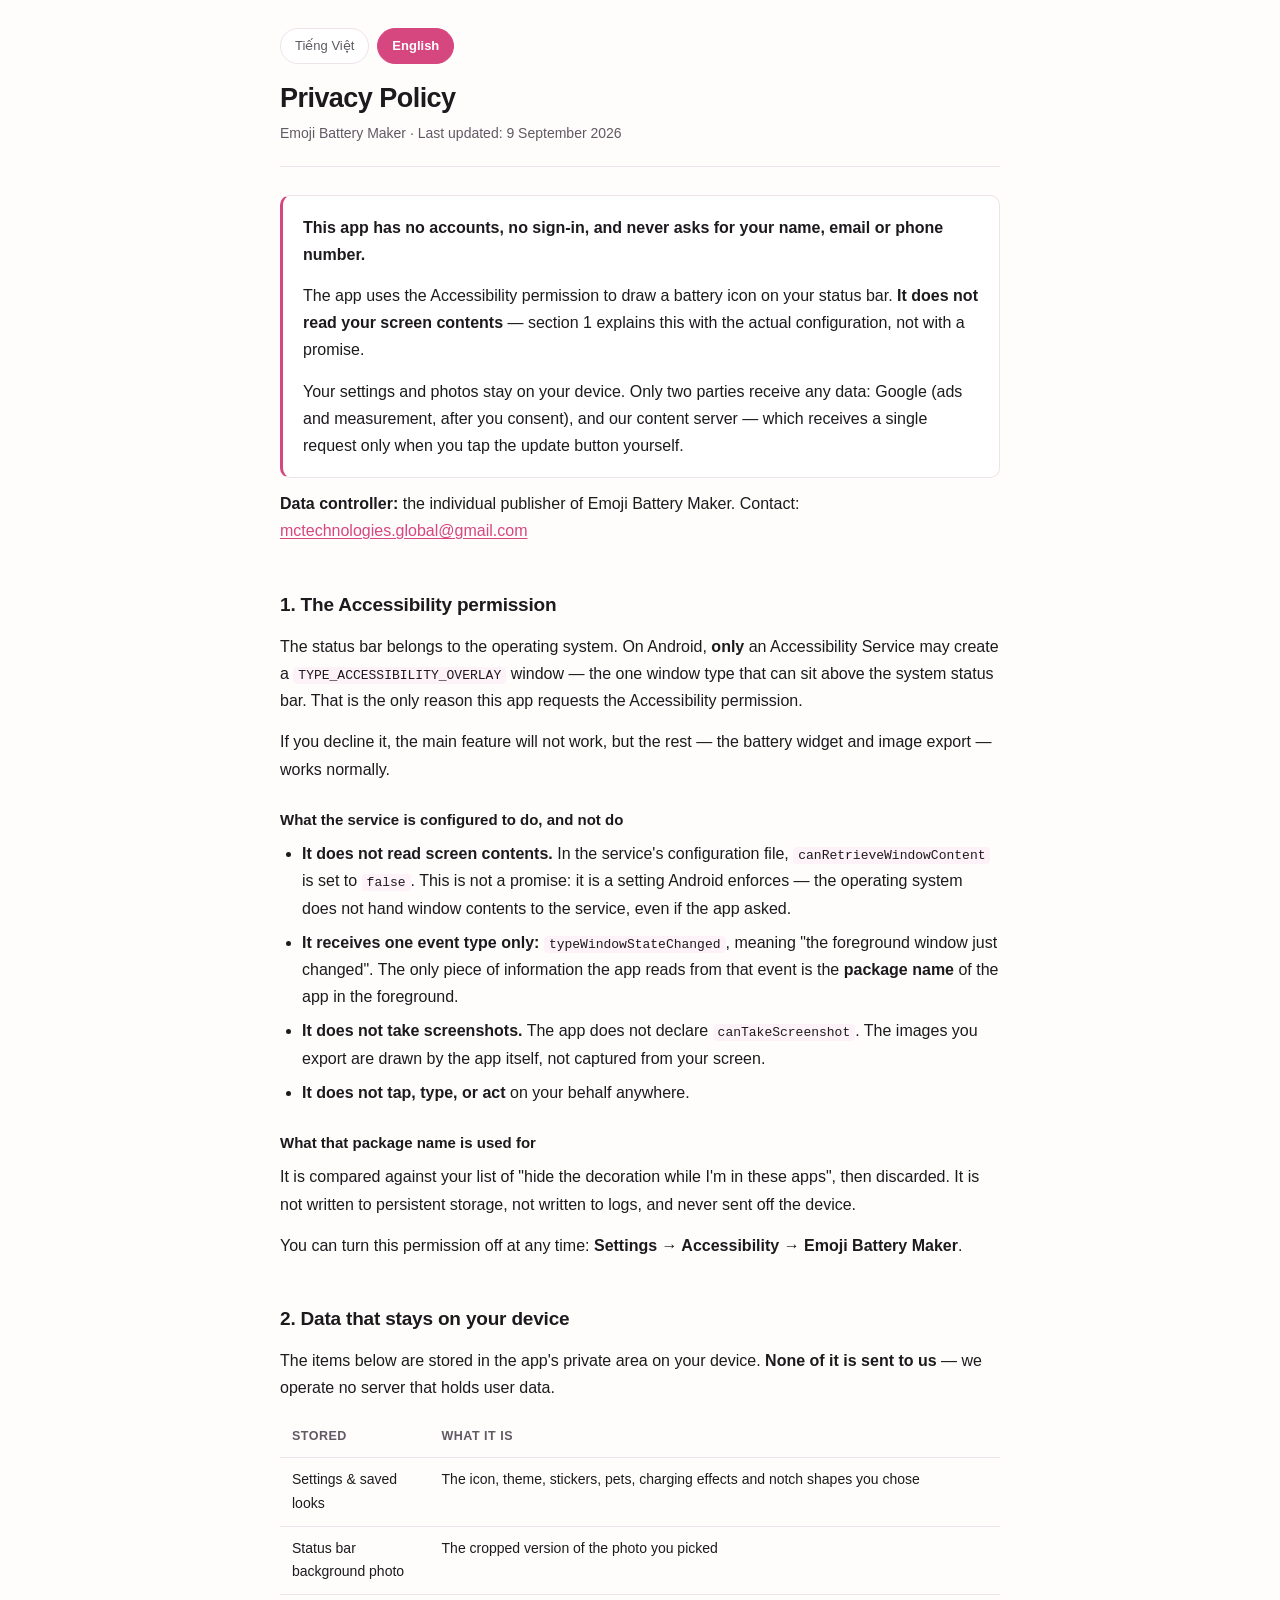
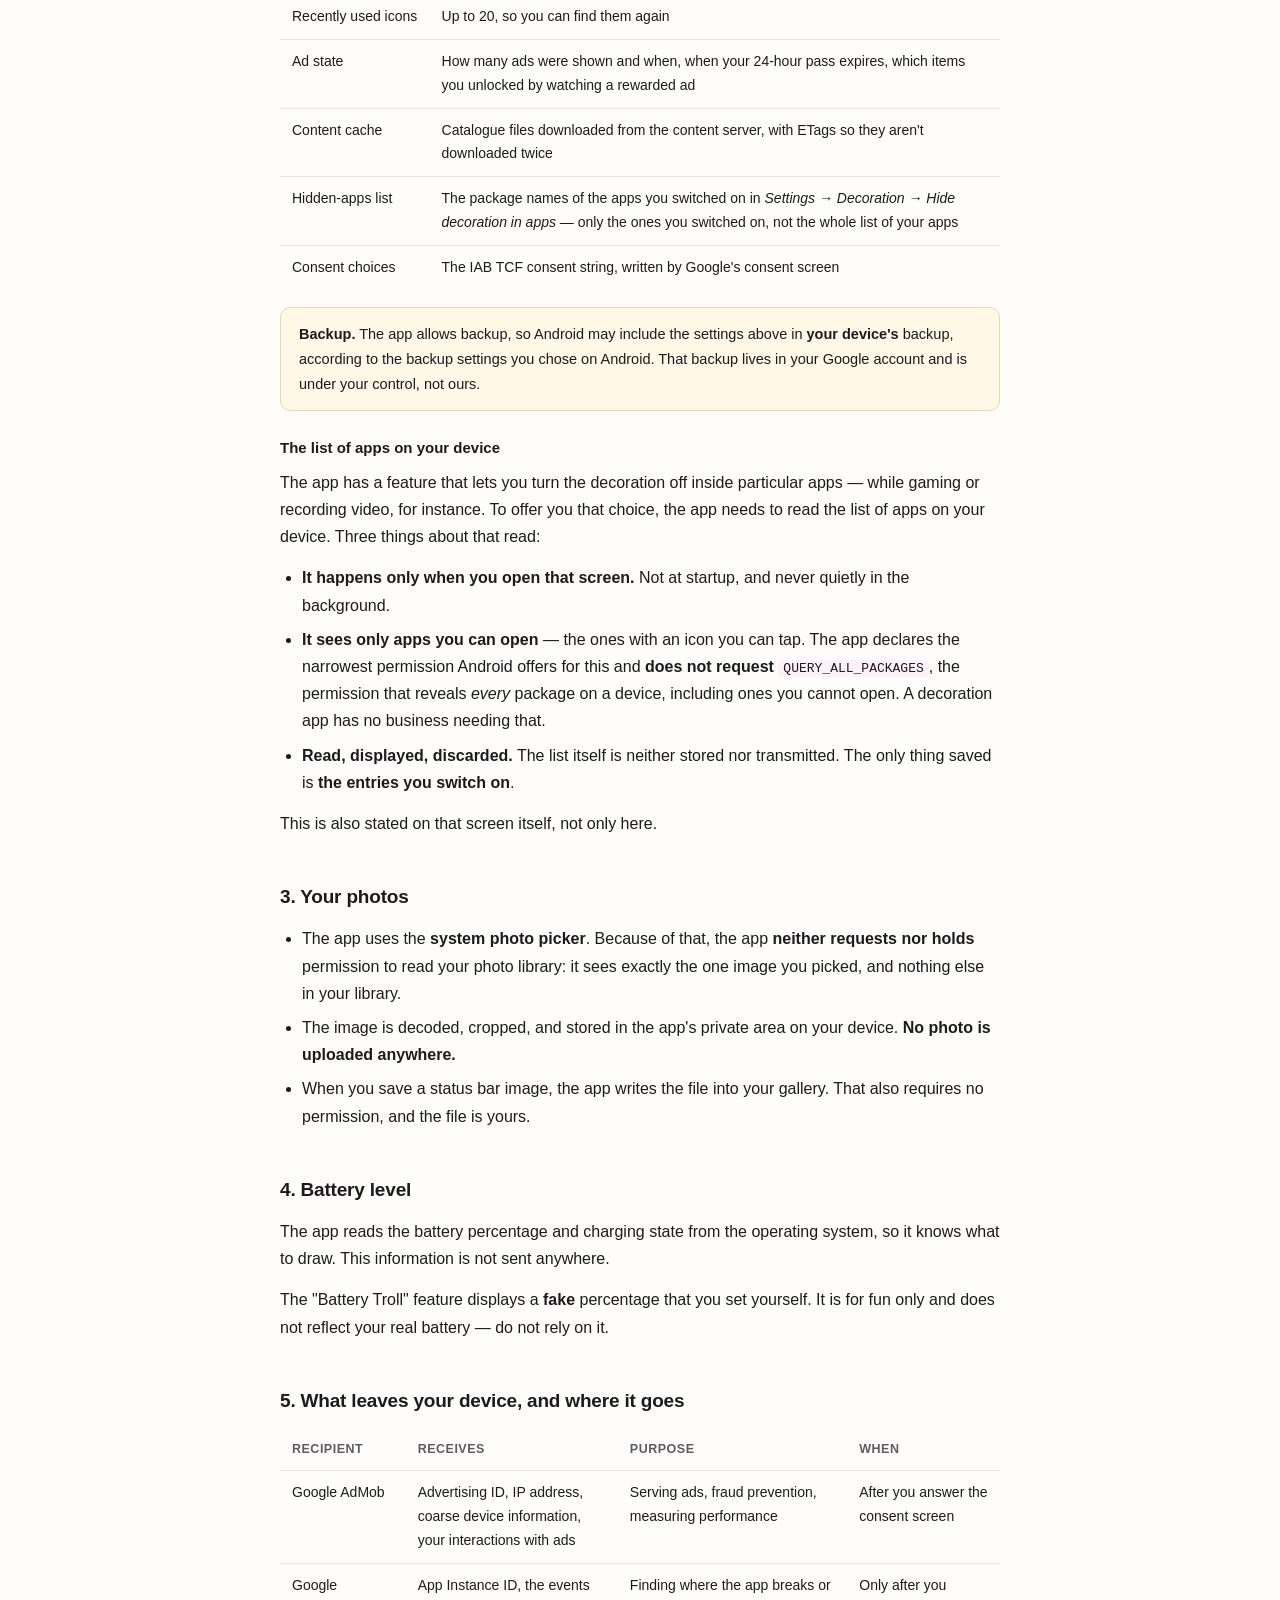
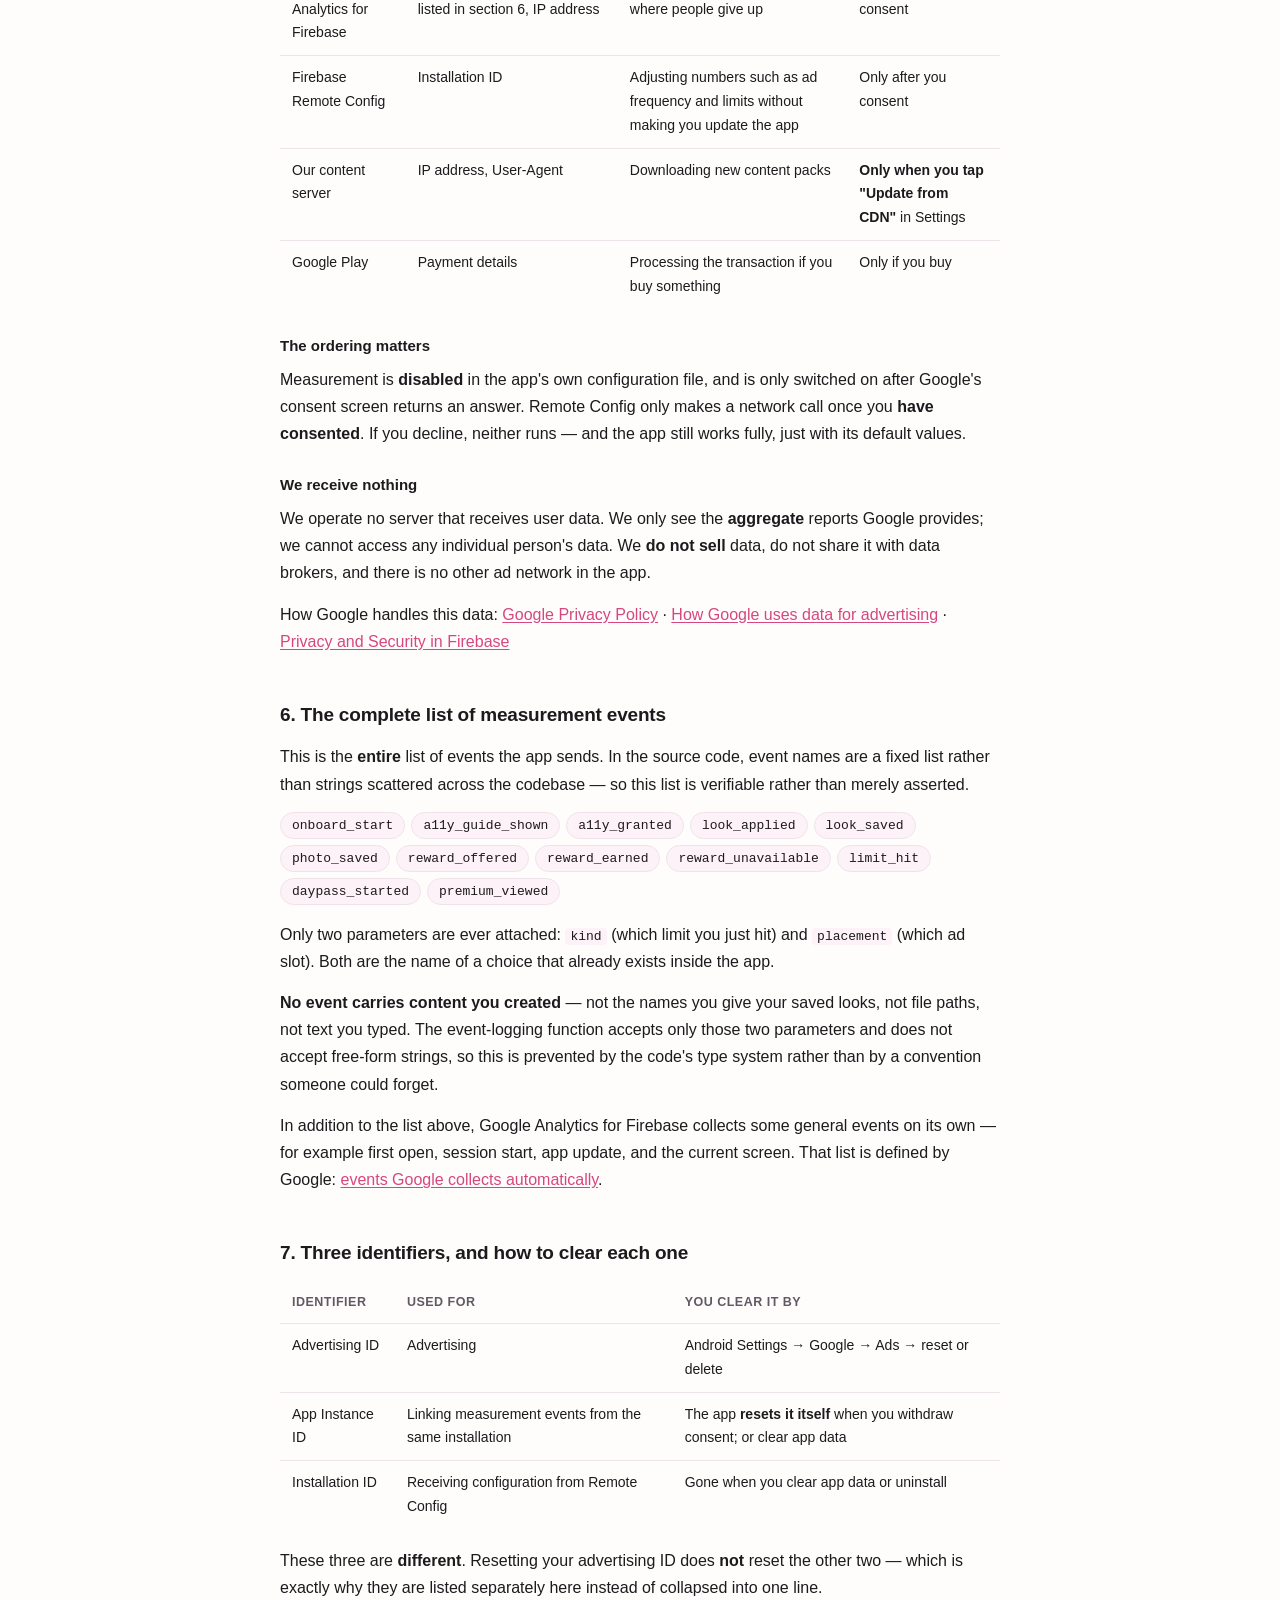
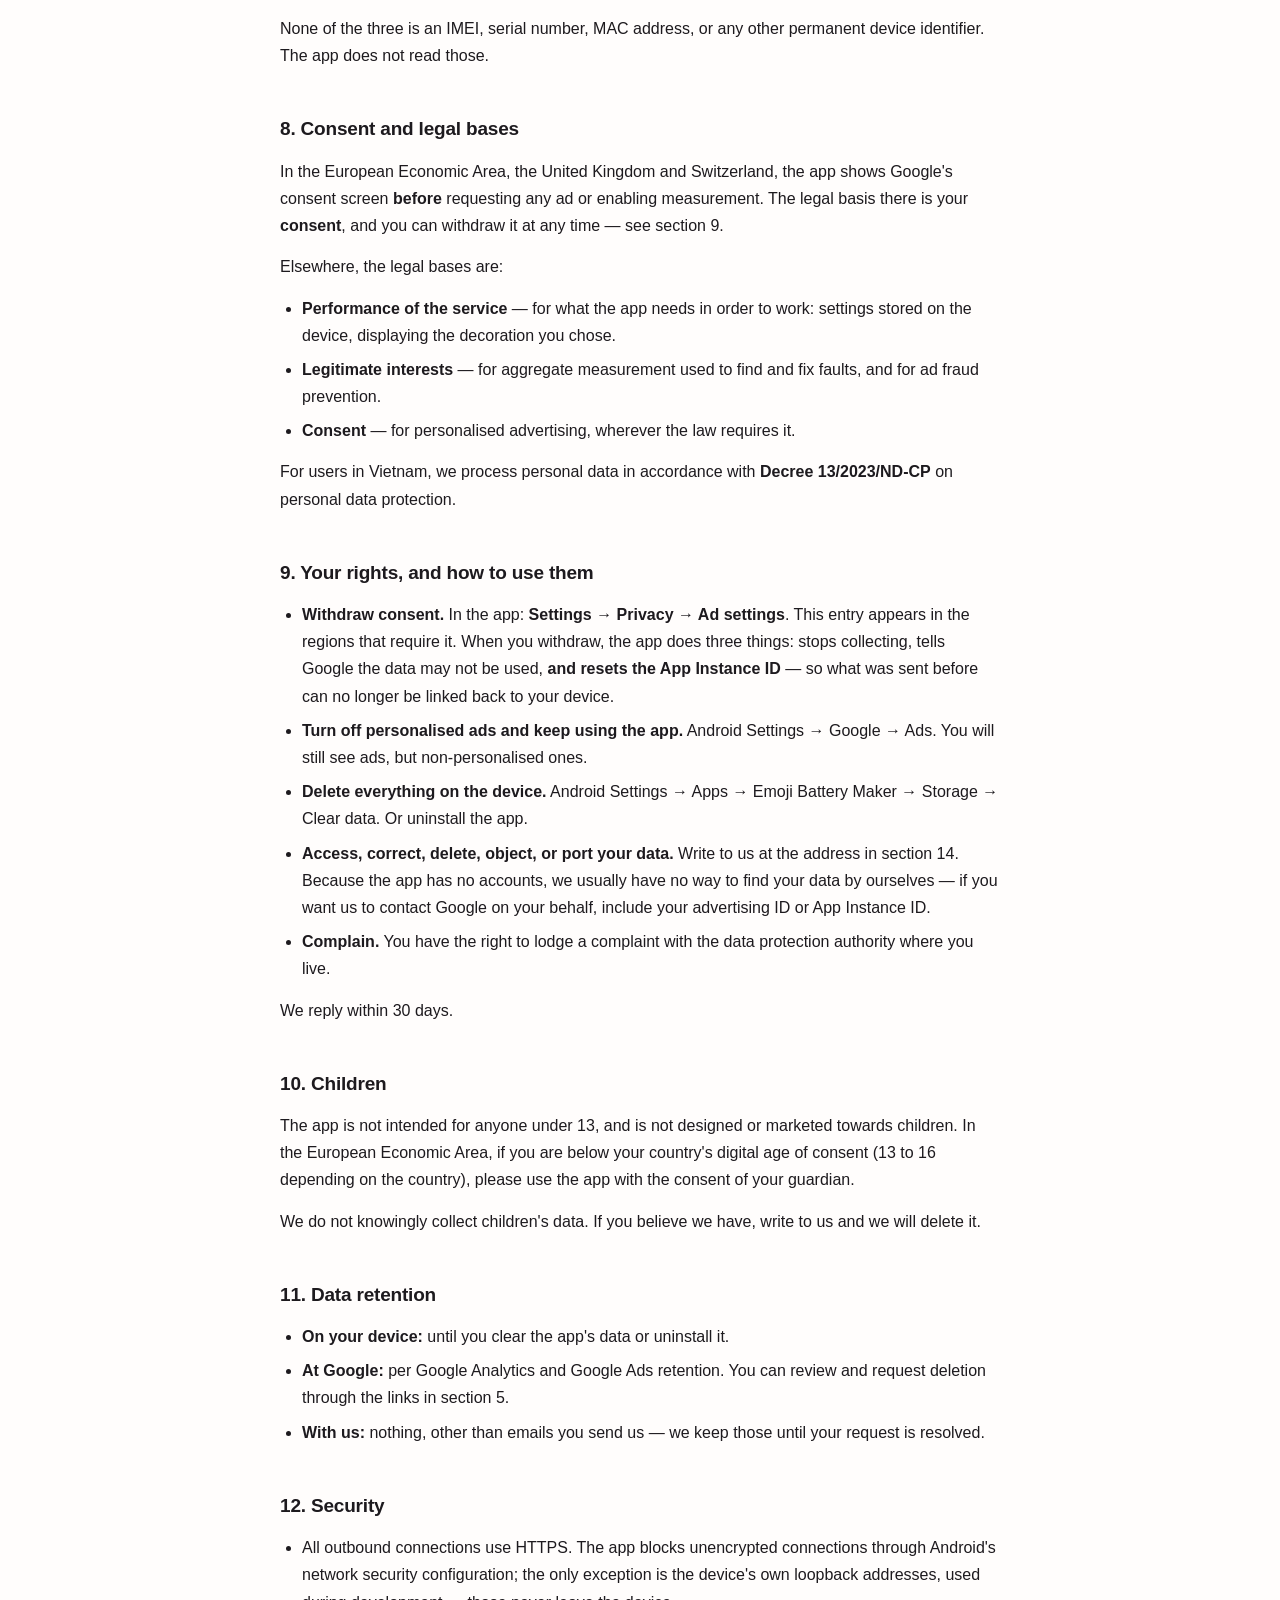
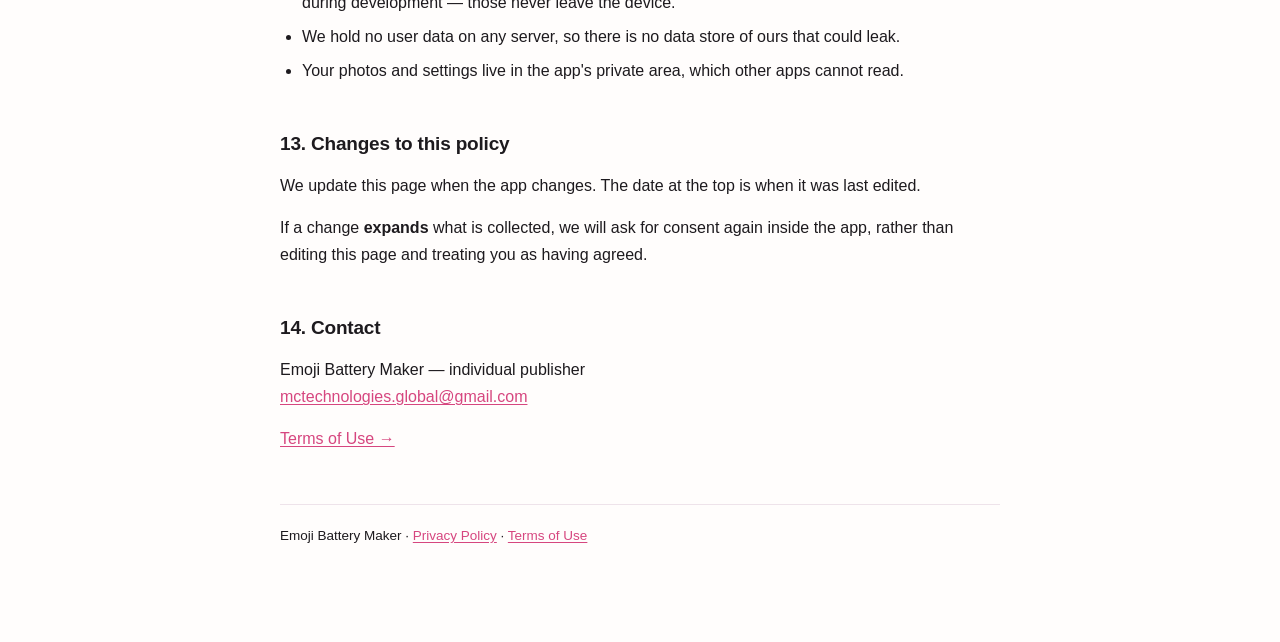
==== privacy.html @ 11c42c66 "config privacy & terms" ====
<!doctype html>
<html lang="vi">
<head>
<meta charset="utf-8">
<meta name="viewport" content="width=device-width, initial-scale=1">
<title>Chính sách bảo mật — Emoji Battery Maker</title>
<meta name="description" content="Chính sách bảo mật của ứng dụng Emoji Battery Maker.">
<link rel="stylesheet" href="legal.css">
<script>
  // Dat lop truoc khi ve, de khong nhay mot nhip tieng Viet roi moi doi sang tieng Anh.
  try {
    var l = localStorage.getItem('lang');
    if (!l) l = (navigator.language || '').toLowerCase().indexOf('vi') === 0 ? 'vi' : 'en';
    if (l === 'en') document.documentElement.className = 'lang-en';
  } catch (e) {}
</script>
</head>
<body>
<div class="wrap">

<div class="langbar">
  <button type="button" data-set="vi">Tiếng Việt</button>
  <button type="button" data-set="en">English</button>
</div>

<!-- ==================== TIẾNG VIỆT ==================== -->
<div data-lang="vi">

<header>
  <h1>Chính sách bảo mật</h1>
  <p class="sub">Emoji Battery Maker · Cập nhật lần cuối: 9 tháng 9, 2026</p>
</header>

<div class="lede">
  <p><strong>Ứng dụng này không có tài khoản, không đăng nhập, và không hỏi tên, email hay số điện thoại của bạn.</strong></p>
  <p>Ứng dụng dùng quyền Trợ năng để vẽ icon pin lên thanh trạng thái. <strong>Nó không đọc nội dung màn hình của bạn</strong> — mục 1 giải thích điều này bằng cấu hình cụ thể, không phải bằng một lời hứa.</p>
  <p>Thiết lập và ảnh của bạn nằm trên máy bạn. Chỉ có hai nơi nhận dữ liệu: Google (quảng cáo và đo lường, sau khi bạn đồng ý), và máy chủ nội dung của chúng tôi — nơi này chỉ nhận một yêu cầu khi bạn tự bấm nút cập nhật.</p>
</div>

<p><strong>Bên chịu trách nhiệm dữ liệu:</strong> cá nhân phát hành ứng dụng Emoji Battery Maker.
Liên hệ: <a href="mailto:mctechnologies.global@gmail.com">mctechnologies.global@gmail.com</a></p>

<div class="toc">
<ol>
  <li><a href="#a11y">Quyền Trợ năng</a></li>
  <li><a href="#local">Dữ liệu nằm trên máy bạn</a></li>
  <li><a href="#photos">Ảnh của bạn</a></li>
  <li><a href="#battery">Mức pin</a></li>
  <li><a href="#third">Những gì rời khỏi máy bạn, và đi tới ai</a></li>
  <li><a href="#events">Danh sách đầy đủ các sự kiện đo lường</a></li>
  <li><a href="#ids">Ba mã định danh, và cách xoá từng cái</a></li>
  <li><a href="#consent">Đồng thuận và cơ sở pháp lý</a></li>
  <li><a href="#rights">Quyền của bạn, và cách dùng</a></li>
  <li><a href="#children">Trẻ em</a></li>
  <li><a href="#retention">Lưu giữ dữ liệu</a></li>
  <li><a href="#security">Bảo mật</a></li>
  <li><a href="#changes">Thay đổi chính sách</a></li>
  <li><a href="#contact">Liên hệ</a></li>
</ol>
</div>

<h2 id="a11y">1. Quyền Trợ năng</h2>

<p>Thanh trạng thái thuộc về hệ điều hành. Trên Android, <strong>chỉ</strong> một Accessibility Service được phép tạo cửa sổ loại <code>TYPE_ACCESSIBILITY_OVERLAY</code> — loại cửa sổ duy nhất có thể nằm bên trên thanh trạng thái của hệ thống. Đó là lý do duy nhất ứng dụng này xin quyền Trợ năng.</p>

<p>Không cấp quyền đó thì tính năng chính không hoạt động, nhưng các phần khác — widget pin và việc xuất ảnh — vẫn dùng được bình thường.</p>

<h3>Service này được cấu hình để làm gì, và không làm gì</h3>
<ul>
  <li><strong>Không đọc nội dung màn hình.</strong> Trong tệp cấu hình của service, <code>canRetrieveWindowContent</code> được đặt <code>false</code>. Đây không phải một lời hứa suông: đó là một thiết lập do Android thi hành — hệ điều hành không giao nội dung cửa sổ cho service, kể cả khi ứng dụng muốn.</li>
  <li><strong>Chỉ nhận một loại sự kiện:</strong> <code>typeWindowStateChanged</code>, nghĩa là "cửa sổ đang ở trước vừa thay đổi". Thông tin duy nhất ứng dụng đọc từ sự kiện đó là <strong>tên gói</strong> của ứng dụng đang mở.</li>
  <li><strong>Không chụp ảnh màn hình.</strong> Ứng dụng không khai quyền <code>canTakeScreenshot</code>. Ảnh mà bạn xuất ra là do ứng dụng tự vẽ lại thanh pin, không phải ảnh chụp màn hình của bạn.</li>
  <li><strong>Không bấm, không nhập, không điều khiển</strong> thay bạn ở bất cứ đâu.</li>
</ul>

<h3>Tên gói đó được dùng làm gì</h3>
<p>Nó được so với danh sách "ẩn trang trí khi đang ở trong những ứng dụng này", rồi bỏ đi. Nó không được ghi vào bộ nhớ lâu dài, không vào bản ghi lỗi, và không được gửi ra khỏi máy.</p>

<p>Bạn tắt quyền này bất cứ lúc nào: <strong>Cài đặt → Trợ năng → Emoji Battery Maker</strong>.</p>

<h2 id="local">2. Dữ liệu nằm trên máy bạn</h2>

<p>Những mục dưới đây được lưu trong vùng riêng của ứng dụng trên máy bạn. <strong>Không mục nào được gửi tới chúng tôi</strong> — chúng tôi không có máy chủ nào giữ dữ liệu người dùng.</p>

<div class="scroll">
<table>
<thead><tr><th>Lưu gì</th><th>Là gì</th></tr></thead>
<tbody>
<tr><td>Thiết lập &amp; bộ đã lưu</td><td>Icon, chủ đề, sticker, pet, hiệu ứng sạc, hình khuyết mà bạn chọn</td></tr>
<tr><td>Ảnh nền thanh</td><td>Bản đã cắt của tấm ảnh bạn chọn</td></tr>
<tr><td>Icon dùng gần đây</td><td>Tối đa 20 mục, để bạn tìm lại nhanh</td></tr>
<tr><td>Trạng thái quảng cáo</td><td>Số lần đã hiện và thời điểm, hạn của "Mở tất cả 24 giờ", các mục bạn đã mở bằng quảng cáo có thưởng</td></tr>
<tr><td>Đệm nội dung</td><td>Các tệp danh mục tải từ máy chủ nội dung, kèm ETag để lần sau không tải lại</td></tr>
<tr><td>Danh sách ẩn trang trí</td><td>Tên gói của những ứng dụng bạn đã bật trong <em>Cài đặt → Trang trí → Ẩn trang trí trong ứng dụng</em> — chỉ những mục bạn bật, không phải cả danh sách ứng dụng</td></tr>
<tr><td>Lựa chọn đồng thuận</td><td>Chuỗi đồng thuận theo chuẩn IAB TCF, do màn hình đồng thuận của Google ghi vào</td></tr>
</tbody>
</table>
</div>

<div class="note">
<p><strong>Sao lưu.</strong> Ứng dụng cho phép sao lưu, nên Android có thể đưa các thiết lập trên vào bản sao lưu của <strong>máy bạn</strong>, theo cài đặt sao lưu mà bạn chọn trên Android. Bản sao lưu đó nằm trong tài khoản Google của bạn và do bạn kiểm soát, không phải của chúng tôi.</p>
</div>

<h3>Danh sách ứng dụng trên máy bạn</h3>

<p>Ứng dụng có một tính năng để bạn tắt trang trí trong những ứng dụng nhất định — ví dụ khi đang chơi game hay quay phim. Để bày ra cho bạn chọn, ứng dụng cần đọc danh sách ứng dụng trên máy. Ba điều về việc đọc này:</p>

<ul>
  <li><strong>Chỉ đọc khi bạn mở đúng màn hình đó.</strong> Không đọc lúc khởi động, không đọc ngầm ở nền.</li>
  <li><strong>Chỉ thấy những ứng dụng bạn mở được</strong> — tức những ứng dụng có biểu tượng để bấm vào. Ứng dụng khai quyền hẹp nhất mà Android cho phép cho việc này, và <strong>không xin</strong> <code>QUERY_ALL_PACKAGES</code> — quyền cho phép thấy <em>mọi</em> gói trên máy, kể cả những gói bạn không mở được. Một ứng dụng trang trí không có lý do gì cần đến nó.</li>
  <li><strong>Đọc ra, hiện lên, rồi bỏ.</strong> Cả danh sách không được lưu và không được gửi đi đâu. Thứ duy nhất được lưu là <strong>những mục bạn tự bật</strong>.</li>
</ul>

<p>Câu này cũng được ghi ngay trên chính màn hình đó, không chỉ ở đây.</p>

<h2 id="photos">3. Ảnh của bạn</h2>

<ul>
  <li>Ứng dụng dùng <strong>bộ chọn ảnh của hệ thống</strong>. Vì thế ứng dụng <strong>không xin và không có</strong> quyền đọc thư viện ảnh: nó chỉ nhìn thấy đúng tấm ảnh bạn chọn, và không thấy gì khác trong thư viện.</li>
  <li>Ảnh được giải mã, cắt, rồi lưu trong vùng riêng của ứng dụng trên máy bạn. <strong>Không tấm ảnh nào được tải lên bất cứ đâu.</strong></li>
  <li>Khi bạn lưu ảnh thanh pin, ứng dụng ghi tệp vào thư viện của bạn. Việc này cũng không cần quyền, và tệp đó thuộc về bạn.</li>
</ul>

<h2 id="battery">4. Mức pin</h2>

<p>Ứng dụng đọc phần trăm pin và trạng thái sạc từ hệ điều hành, để biết phải vẽ gì. Thông tin này không được gửi đi đâu.</p>

<p>Riêng tính năng "Battery Troll" hiển thị một phần trăm <strong>giả</strong> do chính bạn đặt. Nó chỉ để cho vui và không phản ánh pin thật của máy — đừng dựa vào nó.</p>

<h2 id="third">5. Những gì rời khỏi máy bạn, và đi tới ai</h2>

<div class="scroll">
<table>
<thead><tr><th>Bên nhận</th><th>Nhận gì</th><th>Để làm gì</th><th>Khi nào</th></tr></thead>
<tbody>
<tr>
  <td>Google AdMob</td>
  <td>Advertising ID, địa chỉ IP, thông tin thiết bị ở mức chung, tương tác của bạn với quảng cáo</td>
  <td>Hiển thị quảng cáo, chống gian lận, đo hiệu quả</td>
  <td>Sau khi bạn trả lời màn hình đồng thuận</td>
</tr>
<tr>
  <td>Google Analytics for Firebase</td>
  <td>App Instance ID, các sự kiện liệt kê ở mục 6, địa chỉ IP</td>
  <td>Biết chỗ nào trong ứng dụng bị lỗi hoặc bị bỏ giữa đường</td>
  <td>Chỉ sau khi bạn đồng ý</td>
</tr>
<tr>
  <td>Firebase Remote Config</td>
  <td>Installation ID</td>
  <td>Đổi vài con số như tần suất quảng cáo và hạn mức, mà không cần bạn cập nhật ứng dụng</td>
  <td>Chỉ sau khi bạn đồng ý</td>
</tr>
<tr>
  <td>Máy chủ nội dung của chúng tôi</td>
  <td>Địa chỉ IP, User-Agent</td>
  <td>Tải gói nội dung mới</td>
  <td><strong>Chỉ khi bạn tự bấm "Cập nhật từ CDN"</strong> trong Cài đặt</td>
</tr>
<tr>
  <td>Google Play</td>
  <td>Thông tin thanh toán</td>
  <td>Xử lý giao dịch nếu bạn mua</td>
  <td>Chỉ khi bạn mua</td>
</tr>
</tbody>
</table>
</div>

<h3>Thứ tự — điều này quan trọng</h3>
<p>Đo lường bị <strong>tắt</strong> ngay trong tệp cấu hình của ứng dụng, và chỉ được bật sau khi màn hình đồng thuận của Google trả về kết quả. Remote Config chỉ gọi mạng khi bạn <strong>đã đồng ý</strong>. Nếu bạn từ chối, cả hai không chạy — và ứng dụng vẫn dùng được đầy đủ, chỉ chạy bằng các giá trị mặc định.</p>

<h3>Chúng tôi không nhận gì</h3>
<p>Chúng tôi không có máy chủ nhận dữ liệu người dùng. Chúng tôi chỉ xem những báo cáo <strong>tổng hợp</strong> mà Google cung cấp — không truy cập được dữ liệu của một người cụ thể. Chúng tôi <strong>không bán</strong> dữ liệu, không chia sẻ với môi giới dữ liệu, và không có mạng quảng cáo nào khác trong ứng dụng.</p>

<p>Cách Google xử lý dữ liệu này:
<a href="https://policies.google.com/privacy">Chính sách bảo mật của Google</a> ·
<a href="https://policies.google.com/technologies/ads">Google và quảng cáo</a> ·
<a href="https://firebase.google.com/support/privacy">Quyền riêng tư và bảo mật trong Firebase</a></p>

<h2 id="events">6. Danh sách đầy đủ các sự kiện đo lường</h2>

<p>Đây là <strong>toàn bộ</strong> danh sách sự kiện mà ứng dụng gửi. Trong mã nguồn, tên sự kiện là một danh sách cố định chứ không phải những chuỗi rải rác khắp nơi — nên danh sách này kiểm chứng được, thay vì chỉ để bạn tin.</p>

<ul class="chips">
<li>onboard_start</li><li>a11y_guide_shown</li><li>a11y_granted</li>
<li>look_applied</li><li>look_saved</li><li>photo_saved</li>
<li>reward_offered</li><li>reward_earned</li><li>reward_unavailable</li>
<li>limit_hit</li><li>daypass_started</li><li>premium_viewed</li>
</ul>

<p>Chỉ hai tham số được gửi kèm: <code data-param>kind</code> (loại hạn mức bạn vừa chạm) và <code data-param>placement</code> (vị trí quảng cáo). Cả hai đều là tên của một lựa chọn có sẵn trong ứng dụng.</p>

<p><strong>Không sự kiện nào mang nội dung do bạn tạo ra</strong> — không tên bộ bạn tự đặt, không đường dẫn tệp, không nội dung bạn nhập. Hàm ghi sự kiện chỉ nhận đúng hai tham số kể trên và không nhận chuỗi tự do, nên điều này bị ngăn bởi chính kiểu dữ liệu của mã nguồn, không phải bởi một quy ước có thể quên.</p>

<p>Ngoài danh sách trên, Google Analytics for Firebase tự thu thập một số sự kiện chung — chẳng hạn lần mở đầu tiên, bắt đầu phiên, cập nhật ứng dụng, và màn hình đang xem. Danh sách đó do Google định nghĩa:
<a href="https://firebase.google.com/docs/analytics/automatic-events">các sự kiện Google tự thu thập</a>.</p>

<h2 id="ids">7. Ba mã định danh, và cách xoá từng cái</h2>

<div class="scroll">
<table>
<thead><tr><th>Mã</th><th>Dùng để</th><th>Bạn xoá bằng cách</th></tr></thead>
<tbody>
<tr>
  <td>Advertising ID</td>
  <td>Quảng cáo</td>
  <td>Cài đặt Android → Google → Quảng cáo → đặt lại hoặc xoá</td>
</tr>
<tr>
  <td>App Instance ID</td>
  <td>Nối các sự kiện đo lường của cùng một bản cài</td>
  <td>Ứng dụng <strong>tự đặt lại</strong> khi bạn rút đồng thuận; hoặc xoá dữ liệu ứng dụng</td>
</tr>
<tr>
  <td>Installation ID</td>
  <td>Nhận cấu hình từ Remote Config</td>
  <td>Mất khi bạn xoá dữ liệu ứng dụng hoặc gỡ ứng dụng</td>
</tr>
</tbody>
</table>
</div>

<p>Ba mã này <strong>khác nhau</strong>. Đặt lại advertising ID <strong>không</strong> đặt lại hai mã còn lại — đó chính là lý do chúng được ghi riêng ở đây thay vì gộp thành một dòng.</p>

<p>Không mã nào trong ba mã trên là số IMEI, số serial, địa chỉ MAC, hay bất kỳ định danh cố định nào của máy. Ứng dụng không đọc những thứ đó.</p>

<h2 id="consent">8. Đồng thuận và cơ sở pháp lý</h2>

<p>Tại Khu vực Kinh tế Châu Âu, Vương quốc Anh và Thuỵ Sĩ, ứng dụng hiển thị màn hình đồng thuận của Google <strong>trước</strong> khi gọi quảng cáo hoặc bật đo lường. Cơ sở pháp lý ở đây là <strong>sự đồng ý</strong> của bạn, và bạn rút lại được bất cứ lúc nào — xem mục 9.</p>

<p>Ở các vùng khác, cơ sở pháp lý là:</p>
<ul>
  <li><strong>Thực hiện dịch vụ</strong> — cho những gì cần để ứng dụng chạy: thiết lập lưu trên máy, hiển thị trang trí bạn đã chọn.</li>
  <li><strong>Lợi ích chính đáng</strong> — cho việc đo lường ở mức tổng hợp nhằm tìm và sửa lỗi, và cho việc chống gian lận quảng cáo.</li>
  <li><strong>Sự đồng ý</strong> — cho quảng cáo cá nhân hoá, ở những nơi luật yêu cầu.</li>
</ul>

<p>Với người dùng tại Việt Nam, chúng tôi xử lý dữ liệu cá nhân theo <strong>Nghị định 13/2023/NĐ-CP</strong> về bảo vệ dữ liệu cá nhân.</p>

<h2 id="rights">9. Quyền của bạn, và cách dùng</h2>

<ul>
  <li><strong>Rút đồng thuận.</strong> Trong ứng dụng: <strong>Cài đặt → Quyền riêng tư → Cài đặt quảng cáo</strong>. Hạng mục này hiện ở những vùng cần đến nó. Khi bạn rút, ứng dụng làm ba việc: ngừng thu thập, nói cho Google biết là không được dùng dữ liệu, <strong>và đặt lại App Instance ID</strong> — nên những gì đã gửi trước đó không còn đường nối lại với máy của bạn.</li>
  <li><strong>Tắt quảng cáo cá nhân hoá mà vẫn dùng ứng dụng.</strong> Cài đặt Android → Google → Quảng cáo. Bạn vẫn thấy quảng cáo, nhưng là quảng cáo không cá nhân hoá.</li>
  <li><strong>Xoá toàn bộ dữ liệu trên máy.</strong> Cài đặt Android → Ứng dụng → Emoji Battery Maker → Bộ nhớ → Xoá dữ liệu. Hoặc gỡ ứng dụng.</li>
  <li><strong>Truy cập, sửa, xoá, phản đối, hoặc mang dữ liệu đi.</strong> Viết cho chúng tôi ở địa chỉ tại mục 14. Vì ứng dụng không có tài khoản, thường chúng tôi không có cách nào tự tìm ra dữ liệu của riêng bạn — nếu bạn muốn chúng tôi liên hệ Google thay bạn, hãy kèm advertising ID hoặc App Instance ID của bạn.</li>
  <li><strong>Khiếu nại.</strong> Bạn có quyền khiếu nại với cơ quan bảo vệ dữ liệu tại nơi bạn sinh sống.</li>
</ul>

<p>Chúng tôi trả lời trong vòng 30 ngày.</p>

<h2 id="children">10. Trẻ em</h2>

<p>Ứng dụng không dành cho người dưới 13 tuổi, và không được thiết kế hay tiếp thị hướng tới trẻ em. Tại Khu vực Kinh tế Châu Âu, nếu bạn chưa đủ tuổi đồng thuận số theo luật nước bạn (13 đến 16 tuỳ nước), hãy dùng ứng dụng với sự đồng ý của người có quyền giám hộ.</p>

<p>Chúng tôi không cố ý thu thập dữ liệu của trẻ em. Nếu bạn cho rằng chúng tôi đã làm vậy, hãy viết cho chúng tôi và chúng tôi sẽ xoá.</p>

<h2 id="retention">11. Lưu giữ dữ liệu</h2>

<ul>
  <li><strong>Trên máy bạn:</strong> giữ đến khi bạn xoá dữ liệu ứng dụng hoặc gỡ ứng dụng.</li>
  <li><strong>Ở Google:</strong> theo thời hạn lưu giữ của Google Analytics và Google Ads. Bạn xem và yêu cầu xoá qua các liên kết ở mục 5.</li>
  <li><strong>Ở chúng tôi:</strong> không có gì, ngoài các email bạn gửi cho chúng tôi — chúng tôi giữ chúng cho đến khi giải quyết xong yêu cầu của bạn.</li>
</ul>

<h2 id="security">12. Bảo mật</h2>

<ul>
  <li>Mọi kết nối ra ngoài đều dùng HTTPS. Ứng dụng chặn kết nối không mã hoá bằng cấu hình bảo mật mạng của Android; ngoại lệ duy nhất là các địa chỉ nội bộ của chính máy, dùng khi phát triển — những địa chỉ đó không rời khỏi máy.</li>
  <li>Chúng tôi không giữ dữ liệu người dùng trên máy chủ nào, nên không có kho dữ liệu nào của chúng tôi có thể bị rò rỉ.</li>
  <li>Ảnh và thiết lập của bạn nằm trong vùng riêng của ứng dụng, các ứng dụng khác không đọc được.</li>
</ul>

<h2 id="changes">13. Thay đổi chính sách</h2>

<p>Chúng tôi cập nhật trang này khi ứng dụng thay đổi. Ngày ở đầu trang là ngày sửa gần nhất.</p>

<p>Nếu có thay đổi <strong>mở rộng</strong> những gì được thu thập, chúng tôi sẽ hỏi lại đồng thuận trong ứng dụng, chứ không chỉ sửa trang này rồi coi như bạn đã đồng ý.</p>

<h2 id="contact">14. Liên hệ</h2>

<p>Emoji Battery Maker — cá nhân phát hành<br>
<a href="mailto:mctechnologies.global@gmail.com">mctechnologies.global@gmail.com</a></p>

<p><a href="terms.html">Điều khoản sử dụng →</a></p>

</div>

<!-- ==================== ENGLISH ==================== -->
<div data-lang="en">

<header>
  <h1>Privacy Policy</h1>
  <p class="sub">Emoji Battery Maker · Last updated: 9 September 2026</p>
</header>

<div class="lede">
  <p><strong>This app has no accounts, no sign-in, and never asks for your name, email or phone number.</strong></p>
  <p>The app uses the Accessibility permission to draw a battery icon on your status bar. <strong>It does not read your screen contents</strong> — section 1 explains this with the actual configuration, not with a promise.</p>
  <p>Your settings and photos stay on your device. Only two parties receive any data: Google (ads and measurement, after you consent), and our content server — which receives a single request only when you tap the update button yourself.</p>
</div>

<p><strong>Data controller:</strong> the individual publisher of Emoji Battery Maker.
Contact: <a href="mailto:mctechnologies.global@gmail.com">mctechnologies.global@gmail.com</a></p>

<h2>1. The Accessibility permission</h2>

<p>The status bar belongs to the operating system. On Android, <strong>only</strong> an Accessibility Service may create a <code>TYPE_ACCESSIBILITY_OVERLAY</code> window — the one window type that can sit above the system status bar. That is the only reason this app requests the Accessibility permission.</p>

<p>If you decline it, the main feature will not work, but the rest — the battery widget and image export — works normally.</p>

<h3>What the service is configured to do, and not do</h3>
<ul>
  <li><strong>It does not read screen contents.</strong> In the service's configuration file, <code>canRetrieveWindowContent</code> is set to <code>false</code>. This is not a promise: it is a setting Android enforces — the operating system does not hand window contents to the service, even if the app asked.</li>
  <li><strong>It receives one event type only:</strong> <code>typeWindowStateChanged</code>, meaning "the foreground window just changed". The only piece of information the app reads from that event is the <strong>package name</strong> of the app in the foreground.</li>
  <li><strong>It does not take screenshots.</strong> The app does not declare <code>canTakeScreenshot</code>. The images you export are drawn by the app itself, not captured from your screen.</li>
  <li><strong>It does not tap, type, or act</strong> on your behalf anywhere.</li>
</ul>

<h3>What that package name is used for</h3>
<p>It is compared against your list of "hide the decoration while I'm in these apps", then discarded. It is not written to persistent storage, not written to logs, and never sent off the device.</p>

<p>You can turn this permission off at any time: <strong>Settings → Accessibility → Emoji Battery Maker</strong>.</p>

<h2>2. Data that stays on your device</h2>

<p>The items below are stored in the app's private area on your device. <strong>None of it is sent to us</strong> — we operate no server that holds user data.</p>

<div class="scroll">
<table>
<thead><tr><th>Stored</th><th>What it is</th></tr></thead>
<tbody>
<tr><td>Settings &amp; saved looks</td><td>The icon, theme, stickers, pets, charging effects and notch shapes you chose</td></tr>
<tr><td>Status bar background photo</td><td>The cropped version of the photo you picked</td></tr>
<tr><td>Recently used icons</td><td>Up to 20, so you can find them again</td></tr>
<tr><td>Ad state</td><td>How many ads were shown and when, when your 24-hour pass expires, which items you unlocked by watching a rewarded ad</td></tr>
<tr><td>Content cache</td><td>Catalogue files downloaded from the content server, with ETags so they aren't downloaded twice</td></tr>
<tr><td>Hidden-apps list</td><td>The package names of the apps you switched on in <em>Settings → Decoration → Hide decoration in apps</em> — only the ones you switched on, not the whole list of your apps</td></tr>
<tr><td>Consent choices</td><td>The IAB TCF consent string, written by Google's consent screen</td></tr>
</tbody>
</table>
</div>

<div class="note">
<p><strong>Backup.</strong> The app allows backup, so Android may include the settings above in <strong>your device's</strong> backup, according to the backup settings you chose on Android. That backup lives in your Google account and is under your control, not ours.</p>
</div>

<h3>The list of apps on your device</h3>

<p>The app has a feature that lets you turn the decoration off inside particular apps — while gaming or recording video, for instance. To offer you that choice, the app needs to read the list of apps on your device. Three things about that read:</p>

<ul>
  <li><strong>It happens only when you open that screen.</strong> Not at startup, and never quietly in the background.</li>
  <li><strong>It sees only apps you can open</strong> — the ones with an icon you can tap. The app declares the narrowest permission Android offers for this and <strong>does not request</strong> <code>QUERY_ALL_PACKAGES</code>, the permission that reveals <em>every</em> package on a device, including ones you cannot open. A decoration app has no business needing that.</li>
  <li><strong>Read, displayed, discarded.</strong> The list itself is neither stored nor transmitted. The only thing saved is <strong>the entries you switch on</strong>.</li>
</ul>

<p>This is also stated on that screen itself, not only here.</p>

<h2>3. Your photos</h2>

<ul>
  <li>The app uses the <strong>system photo picker</strong>. Because of that, the app <strong>neither requests nor holds</strong> permission to read your photo library: it sees exactly the one image you picked, and nothing else in your library.</li>
  <li>The image is decoded, cropped, and stored in the app's private area on your device. <strong>No photo is uploaded anywhere.</strong></li>
  <li>When you save a status bar image, the app writes the file into your gallery. That also requires no permission, and the file is yours.</li>
</ul>

<h2>4. Battery level</h2>

<p>The app reads the battery percentage and charging state from the operating system, so it knows what to draw. This information is not sent anywhere.</p>

<p>The "Battery Troll" feature displays a <strong>fake</strong> percentage that you set yourself. It is for fun only and does not reflect your real battery — do not rely on it.</p>

<h2>5. What leaves your device, and where it goes</h2>

<div class="scroll">
<table>
<thead><tr><th>Recipient</th><th>Receives</th><th>Purpose</th><th>When</th></tr></thead>
<tbody>
<tr>
  <td>Google AdMob</td>
  <td>Advertising ID, IP address, coarse device information, your interactions with ads</td>
  <td>Serving ads, fraud prevention, measuring performance</td>
  <td>After you answer the consent screen</td>
</tr>
<tr>
  <td>Google Analytics for Firebase</td>
  <td>App Instance ID, the events listed in section 6, IP address</td>
  <td>Finding where the app breaks or where people give up</td>
  <td>Only after you consent</td>
</tr>
<tr>
  <td>Firebase Remote Config</td>
  <td>Installation ID</td>
  <td>Adjusting numbers such as ad frequency and limits without making you update the app</td>
  <td>Only after you consent</td>
</tr>
<tr>
  <td>Our content server</td>
  <td>IP address, User-Agent</td>
  <td>Downloading new content packs</td>
  <td><strong>Only when you tap "Update from CDN"</strong> in Settings</td>
</tr>
<tr>
  <td>Google Play</td>
  <td>Payment details</td>
  <td>Processing the transaction if you buy something</td>
  <td>Only if you buy</td>
</tr>
</tbody>
</table>
</div>

<h3>The ordering matters</h3>
<p>Measurement is <strong>disabled</strong> in the app's own configuration file, and is only switched on after Google's consent screen returns an answer. Remote Config only makes a network call once you <strong>have consented</strong>. If you decline, neither runs — and the app still works fully, just with its default values.</p>

<h3>We receive nothing</h3>
<p>We operate no server that receives user data. We only see the <strong>aggregate</strong> reports Google provides; we cannot access any individual person's data. We <strong>do not sell</strong> data, do not share it with data brokers, and there is no other ad network in the app.</p>

<p>How Google handles this data:
<a href="https://policies.google.com/privacy">Google Privacy Policy</a> ·
<a href="https://policies.google.com/technologies/ads">How Google uses data for advertising</a> ·
<a href="https://firebase.google.com/support/privacy">Privacy and Security in Firebase</a></p>

<h2>6. The complete list of measurement events</h2>

<p>This is the <strong>entire</strong> list of events the app sends. In the source code, event names are a fixed list rather than strings scattered across the codebase — so this list is verifiable rather than merely asserted.</p>

<ul class="chips">
<li>onboard_start</li><li>a11y_guide_shown</li><li>a11y_granted</li>
<li>look_applied</li><li>look_saved</li><li>photo_saved</li>
<li>reward_offered</li><li>reward_earned</li><li>reward_unavailable</li>
<li>limit_hit</li><li>daypass_started</li><li>premium_viewed</li>
</ul>

<p>Only two parameters are ever attached: <code data-param>kind</code> (which limit you just hit) and <code data-param>placement</code> (which ad slot). Both are the name of a choice that already exists inside the app.</p>

<p><strong>No event carries content you created</strong> — not the names you give your saved looks, not file paths, not text you typed. The event-logging function accepts only those two parameters and does not accept free-form strings, so this is prevented by the code's type system rather than by a convention someone could forget.</p>

<p>In addition to the list above, Google Analytics for Firebase collects some general events on its own — for example first open, session start, app update, and the current screen. That list is defined by Google:
<a href="https://firebase.google.com/docs/analytics/automatic-events">events Google collects automatically</a>.</p>

<h2>7. Three identifiers, and how to clear each one</h2>

<div class="scroll">
<table>
<thead><tr><th>Identifier</th><th>Used for</th><th>You clear it by</th></tr></thead>
<tbody>
<tr>
  <td>Advertising ID</td>
  <td>Advertising</td>
  <td>Android Settings → Google → Ads → reset or delete</td>
</tr>
<tr>
  <td>App Instance ID</td>
  <td>Linking measurement events from the same installation</td>
  <td>The app <strong>resets it itself</strong> when you withdraw consent; or clear app data</td>
</tr>
<tr>
  <td>Installation ID</td>
  <td>Receiving configuration from Remote Config</td>
  <td>Gone when you clear app data or uninstall</td>
</tr>
</tbody>
</table>
</div>

<p>These three are <strong>different</strong>. Resetting your advertising ID does <strong>not</strong> reset the other two — which is exactly why they are listed separately here instead of collapsed into one line.</p>

<p>None of the three is an IMEI, serial number, MAC address, or any other permanent device identifier. The app does not read those.</p>

<h2>8. Consent and legal bases</h2>

<p>In the European Economic Area, the United Kingdom and Switzerland, the app shows Google's consent screen <strong>before</strong> requesting any ad or enabling measurement. The legal basis there is your <strong>consent</strong>, and you can withdraw it at any time — see section 9.</p>

<p>Elsewhere, the legal bases are:</p>
<ul>
  <li><strong>Performance of the service</strong> — for what the app needs in order to work: settings stored on the device, displaying the decoration you chose.</li>
  <li><strong>Legitimate interests</strong> — for aggregate measurement used to find and fix faults, and for ad fraud prevention.</li>
  <li><strong>Consent</strong> — for personalised advertising, wherever the law requires it.</li>
</ul>

<p>For users in Vietnam, we process personal data in accordance with <strong>Decree 13/2023/ND-CP</strong> on personal data protection.</p>

<h2>9. Your rights, and how to use them</h2>

<ul>
  <li><strong>Withdraw consent.</strong> In the app: <strong>Settings → Privacy → Ad settings</strong>. This entry appears in the regions that require it. When you withdraw, the app does three things: stops collecting, tells Google the data may not be used, <strong>and resets the App Instance ID</strong> — so what was sent before can no longer be linked back to your device.</li>
  <li><strong>Turn off personalised ads and keep using the app.</strong> Android Settings → Google → Ads. You will still see ads, but non-personalised ones.</li>
  <li><strong>Delete everything on the device.</strong> Android Settings → Apps → Emoji Battery Maker → Storage → Clear data. Or uninstall the app.</li>
  <li><strong>Access, correct, delete, object, or port your data.</strong> Write to us at the address in section 14. Because the app has no accounts, we usually have no way to find your data by ourselves — if you want us to contact Google on your behalf, include your advertising ID or App Instance ID.</li>
  <li><strong>Complain.</strong> You have the right to lodge a complaint with the data protection authority where you live.</li>
</ul>

<p>We reply within 30 days.</p>

<h2>10. Children</h2>

<p>The app is not intended for anyone under 13, and is not designed or marketed towards children. In the European Economic Area, if you are below your country's digital age of consent (13 to 16 depending on the country), please use the app with the consent of your guardian.</p>

<p>We do not knowingly collect children's data. If you believe we have, write to us and we will delete it.</p>

<h2>11. Data retention</h2>

<ul>
  <li><strong>On your device:</strong> until you clear the app's data or uninstall it.</li>
  <li><strong>At Google:</strong> per Google Analytics and Google Ads retention. You can review and request deletion through the links in section 5.</li>
  <li><strong>With us:</strong> nothing, other than emails you send us — we keep those until your request is resolved.</li>
</ul>

<h2>12. Security</h2>

<ul>
  <li>All outbound connections use HTTPS. The app blocks unencrypted connections through Android's network security configuration; the only exception is the device's own loopback addresses, used during development — those never leave the device.</li>
  <li>We hold no user data on any server, so there is no data store of ours that could leak.</li>
  <li>Your photos and settings live in the app's private area, which other apps cannot read.</li>
</ul>

<h2>13. Changes to this policy</h2>

<p>We update this page when the app changes. The date at the top is when it was last edited.</p>

<p>If a change <strong>expands</strong> what is collected, we will ask for consent again inside the app, rather than editing this page and treating you as having agreed.</p>

<h2>14. Contact</h2>

<p>Emoji Battery Maker — individual publisher<br>
<a href="mailto:mctechnologies.global@gmail.com">mctechnologies.global@gmail.com</a></p>

<p><a href="terms.html">Terms of Use →</a></p>

</div>

<footer>
  <p data-lang="vi">Emoji Battery Maker · <a href="privacy.html">Chính sách bảo mật</a> · <a href="terms.html">Điều khoản sử dụng</a></p>
  <p data-lang="en">Emoji Battery Maker · <a href="privacy.html">Privacy Policy</a> · <a href="terms.html">Terms of Use</a></p>
</footer>

</div>

<script>
(function () {
  var root = document.documentElement;
  var btns = document.querySelectorAll('.langbar button');
  function apply(lang) {
    root.className = lang === 'en' ? 'lang-en' : '';
    root.lang = lang;
    btns.forEach(function (b) {
      b.setAttribute('aria-pressed', b.dataset.set === lang ? 'true' : 'false');
    });
    try { localStorage.setItem('lang', lang); } catch (e) {}
  }
  btns.forEach(function (b) {
    b.addEventListener('click', function () { apply(b.dataset.set); });
  });
  apply(root.className === 'lang-en' ? 'en' : 'vi');
})();
</script>

</body>
</html>
---- legal.css ----
/* Kieu dung chung cho chinh sach bao mat va dieu khoan.
   Khong tai font ngoai, khong script ngoai: mot trang phap ly phai doc duoc ca khi
   mang xau, va khong nen tu no lai la mot nguon theo dau nguoi doc. */

:root {
  color-scheme: light dark;
  --bg: #fffdfc;
  --card: #ffffff;
  --ink: #1d1a1e;
  --ink-soft: #5f5a63;
  --line: #eee3ea;
  --accent: #d6467f;
  --accent-soft: #fdf2f7;
  --warn-bg: #fff8e6;
  --warn-line: #f0d79a;
}

@media (prefers-color-scheme: dark) {
  :root {
    --bg: #131116;
    --card: #1b181f;
    --ink: #f3eff5;
    --ink-soft: #a49dab;
    --line: #2c2731;
    --accent: #ff8fb8;
    --accent-soft: #241a20;
    --warn-bg: #241f14;
    --warn-line: #4d3f22;
  }
}

* { box-sizing: border-box; }

body {
  margin: 0;
  background: var(--bg);
  color: var(--ink);
  font: 16px/1.7 -apple-system, BlinkMacSystemFont, "Segoe UI", Roboto,
        "Helvetica Neue", Arial, sans-serif;
  -webkit-text-size-adjust: 100%;
}

.wrap { max-width: 760px; margin: 0 auto; padding: 28px 20px 80px; }

header { border-bottom: 1px solid var(--line); padding-bottom: 20px; margin-bottom: 28px; }
h1 { font-size: 27px; line-height: 1.25; margin: 0 0 6px; letter-spacing: -0.02em; }
.sub { color: var(--ink-soft); font-size: 14px; margin: 0; }

h2 {
  font-size: 19px;
  margin: 40px 0 12px;
  padding-top: 4px;
  letter-spacing: -0.01em;
}
h3 { font-size: 15px; margin: 24px 0 8px; }
p, li { color: var(--ink); }
p { margin: 0 0 14px; }
ul, ol { margin: 0 0 14px; padding-left: 22px; }
li { margin-bottom: 7px; }
a { color: var(--accent); text-decoration: underline; text-underline-offset: 2px; }
strong { font-weight: 650; }
code {
  font: 13px/1.5 ui-monospace, SFMono-Regular, Menlo, Consolas, monospace;
  background: var(--accent-soft);
  padding: 1px 5px;
  border-radius: 4px;
}

/* Khoi "noi ngay tu dau" — phan quan trong nhat cua trang, dat truoc muc luc. */
.lede {
  background: var(--card);
  border: 1px solid var(--line);
  border-left: 3px solid var(--accent);
  border-radius: 10px;
  padding: 18px 20px;
  margin: 0 0 12px;
}
.lede p:last-child { margin-bottom: 0; }

.note {
  background: var(--warn-bg);
  border: 1px solid var(--warn-line);
  border-radius: 10px;
  padding: 14px 18px;
  margin: 18px 0;
  font-size: 14.5px;
}
.note p:last-child { margin-bottom: 0; }

.toc { font-size: 14.5px; }
.toc ol { padding-left: 20px; }
.toc li { margin-bottom: 3px; }

/* Bang: phai cuon duoc theo chieu ngang tren dien thoai, khong lam ca trang cuon. */
.scroll { overflow-x: auto; margin: 0 0 18px; -webkit-overflow-scrolling: touch; }
table { border-collapse: collapse; width: 100%; min-width: 520px; font-size: 14px; }
th, td { text-align: left; padding: 10px 12px; border-bottom: 1px solid var(--line); vertical-align: top; }
th { font-weight: 650; color: var(--ink-soft); font-size: 12.5px; text-transform: uppercase; letter-spacing: 0.04em; }
tbody tr:last-child td { border-bottom: none; }

.chips { display: flex; flex-wrap: wrap; gap: 6px; margin: 0 0 16px; padding: 0; list-style: none; }
.chips li {
  font: 13px/1 ui-monospace, SFMono-Regular, Menlo, Consolas, monospace;
  background: var(--accent-soft);
  border: 1px solid var(--line);
  border-radius: 20px;
  padding: 6px 11px;
  margin: 0;
}

footer {
  margin-top: 52px;
  padding-top: 20px;
  border-top: 1px solid var(--line);
  color: var(--ink-soft);
  font-size: 13.5px;
}

/* Chuyen ngon ngu. Khong co JavaScript thi chi hien tieng Viet — van la mot van ban
   day du, tot hon la an mat mot nua. */
[data-lang="en"] { display: none; }
html.lang-en [data-lang="vi"] { display: none; }
html.lang-en [data-lang="en"] { display: block; }
html.lang-en li[data-lang="en"] { display: list-item; }
html.lang-en span[data-lang="en"] { display: inline; }

.langbar { display: flex; gap: 8px; margin-bottom: 18px; }
.langbar button {
  font: inherit;
  font-size: 13px;
  padding: 6px 14px;
  border-radius: 20px;
  border: 1px solid var(--line);
  background: var(--card);
  color: var(--ink-soft);
  cursor: pointer;
}
.langbar button[aria-pressed="true"] {
  background: var(--accent);
  border-color: var(--accent);
  color: #fff;
  font-weight: 600;
}

@media print {
  .langbar { display: none; }
  [data-lang="en"], html.lang-en [data-lang="vi"] { display: block; }
  body { background: #fff; color: #000; }
}
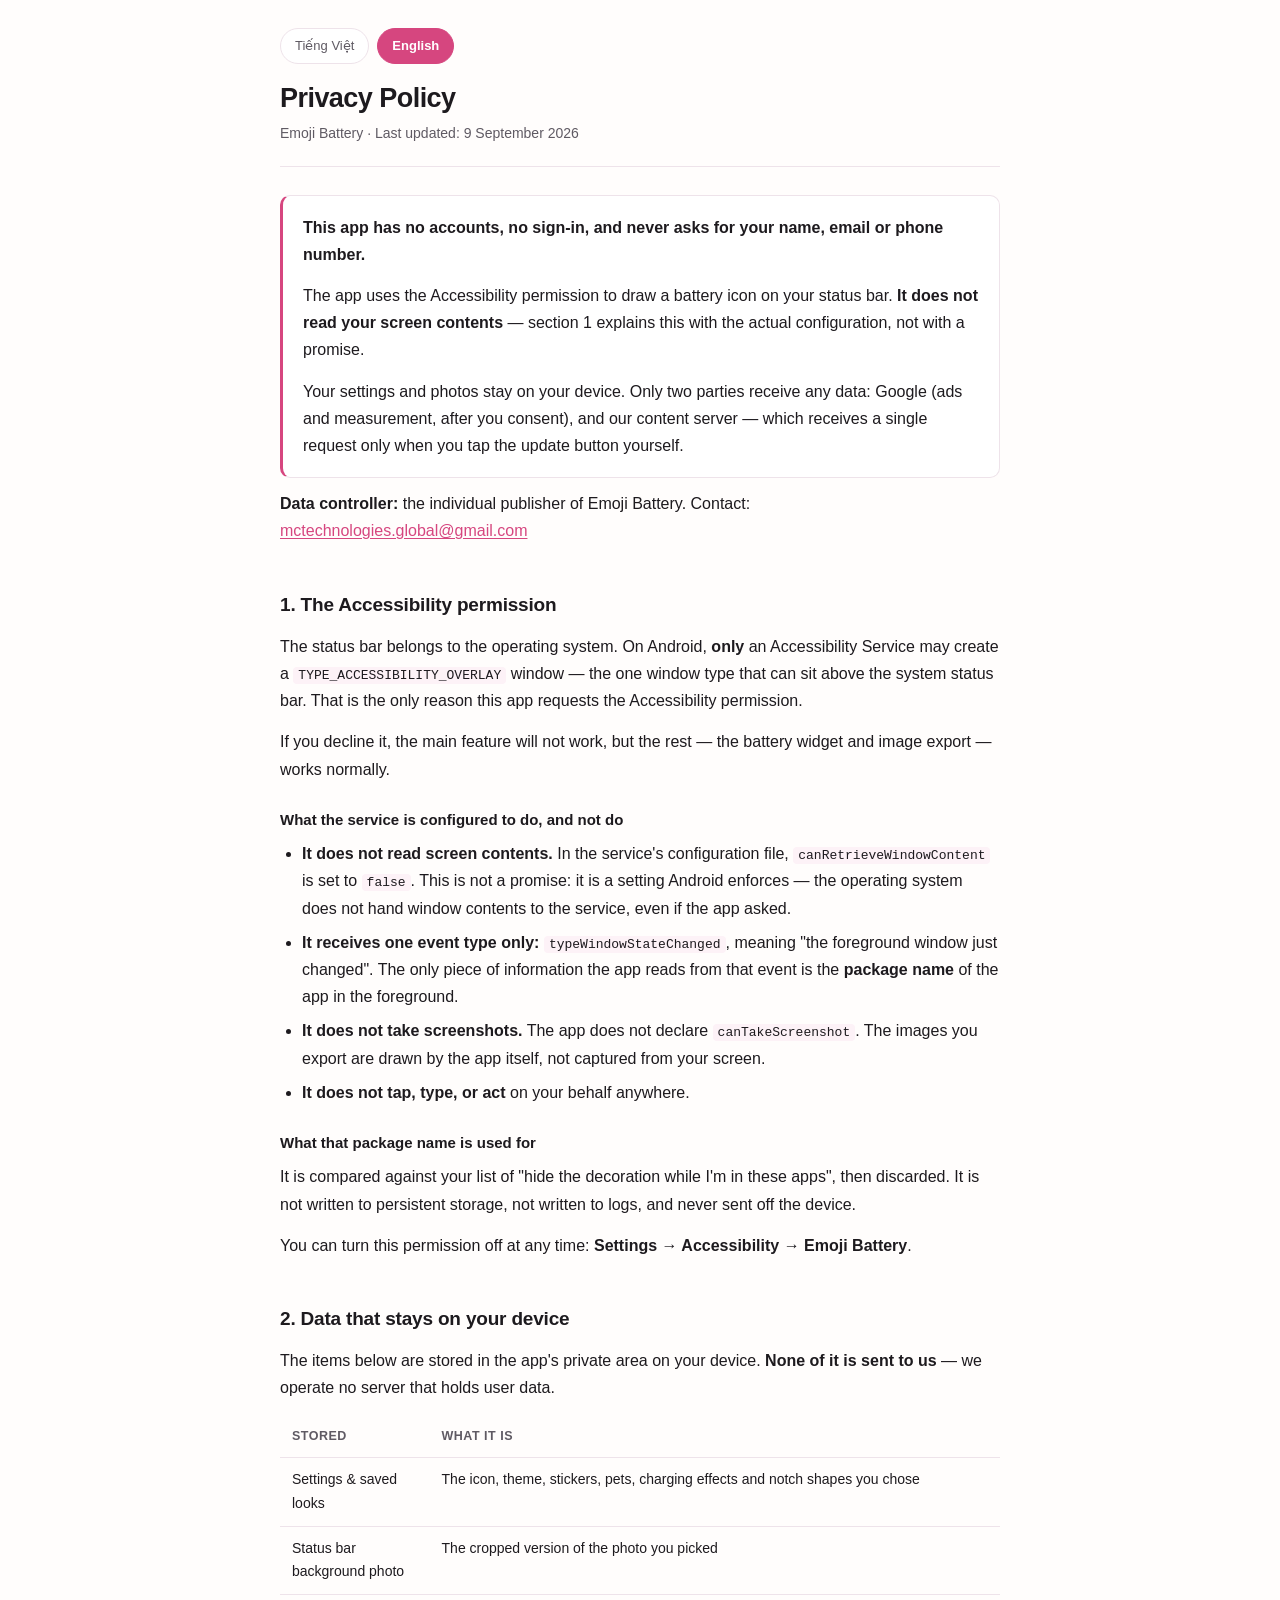
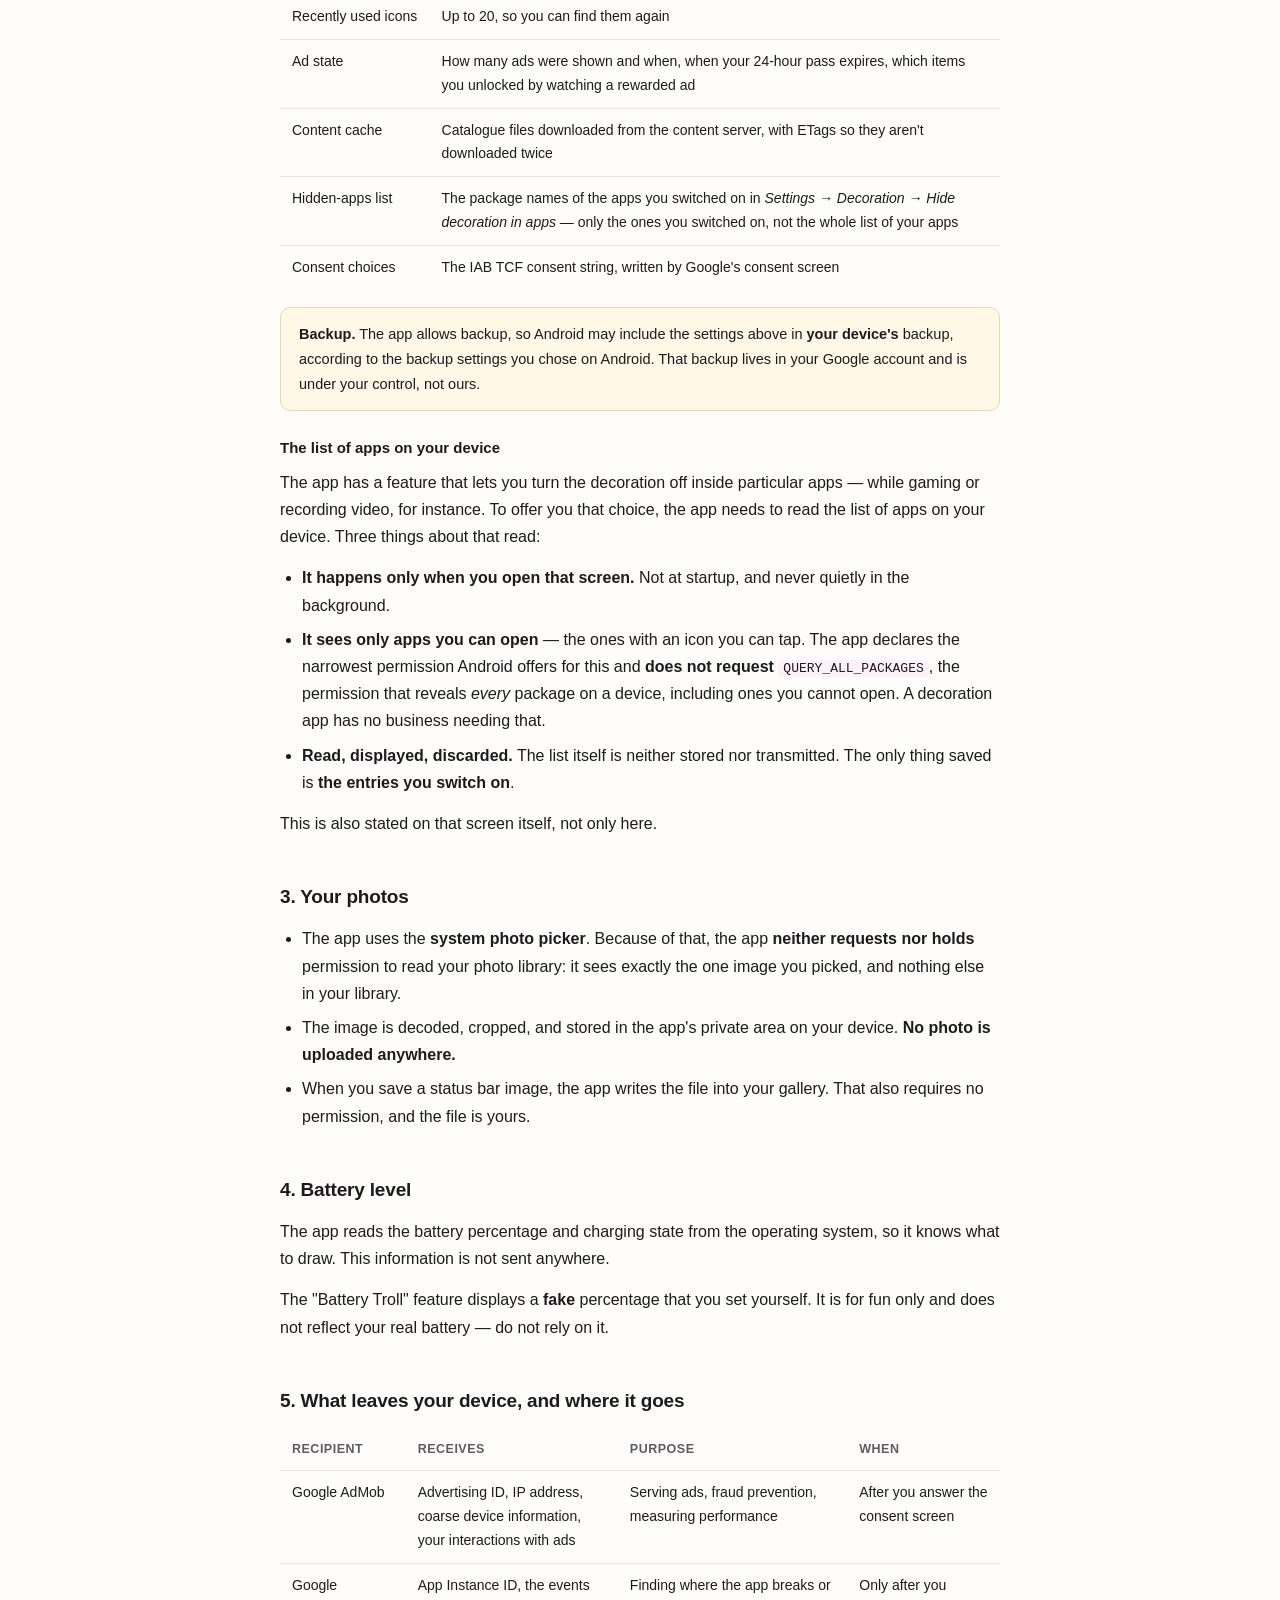
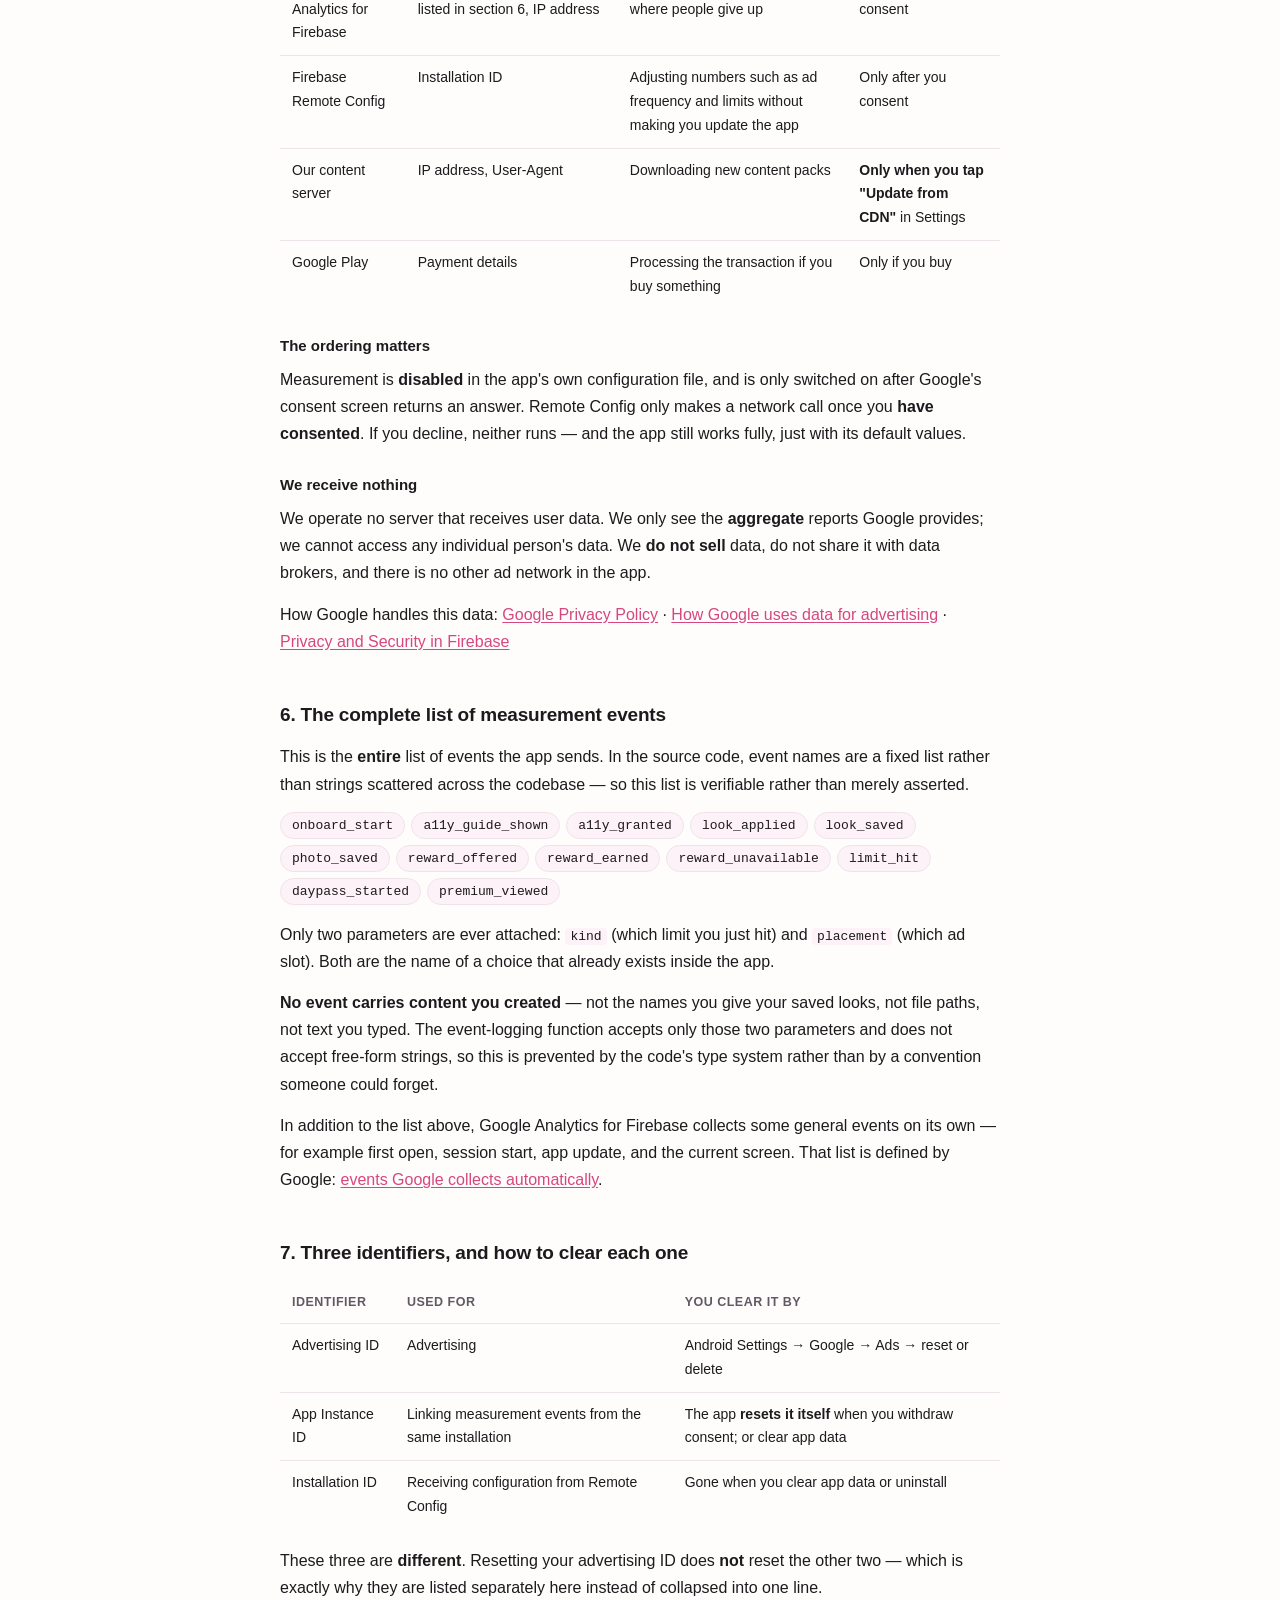
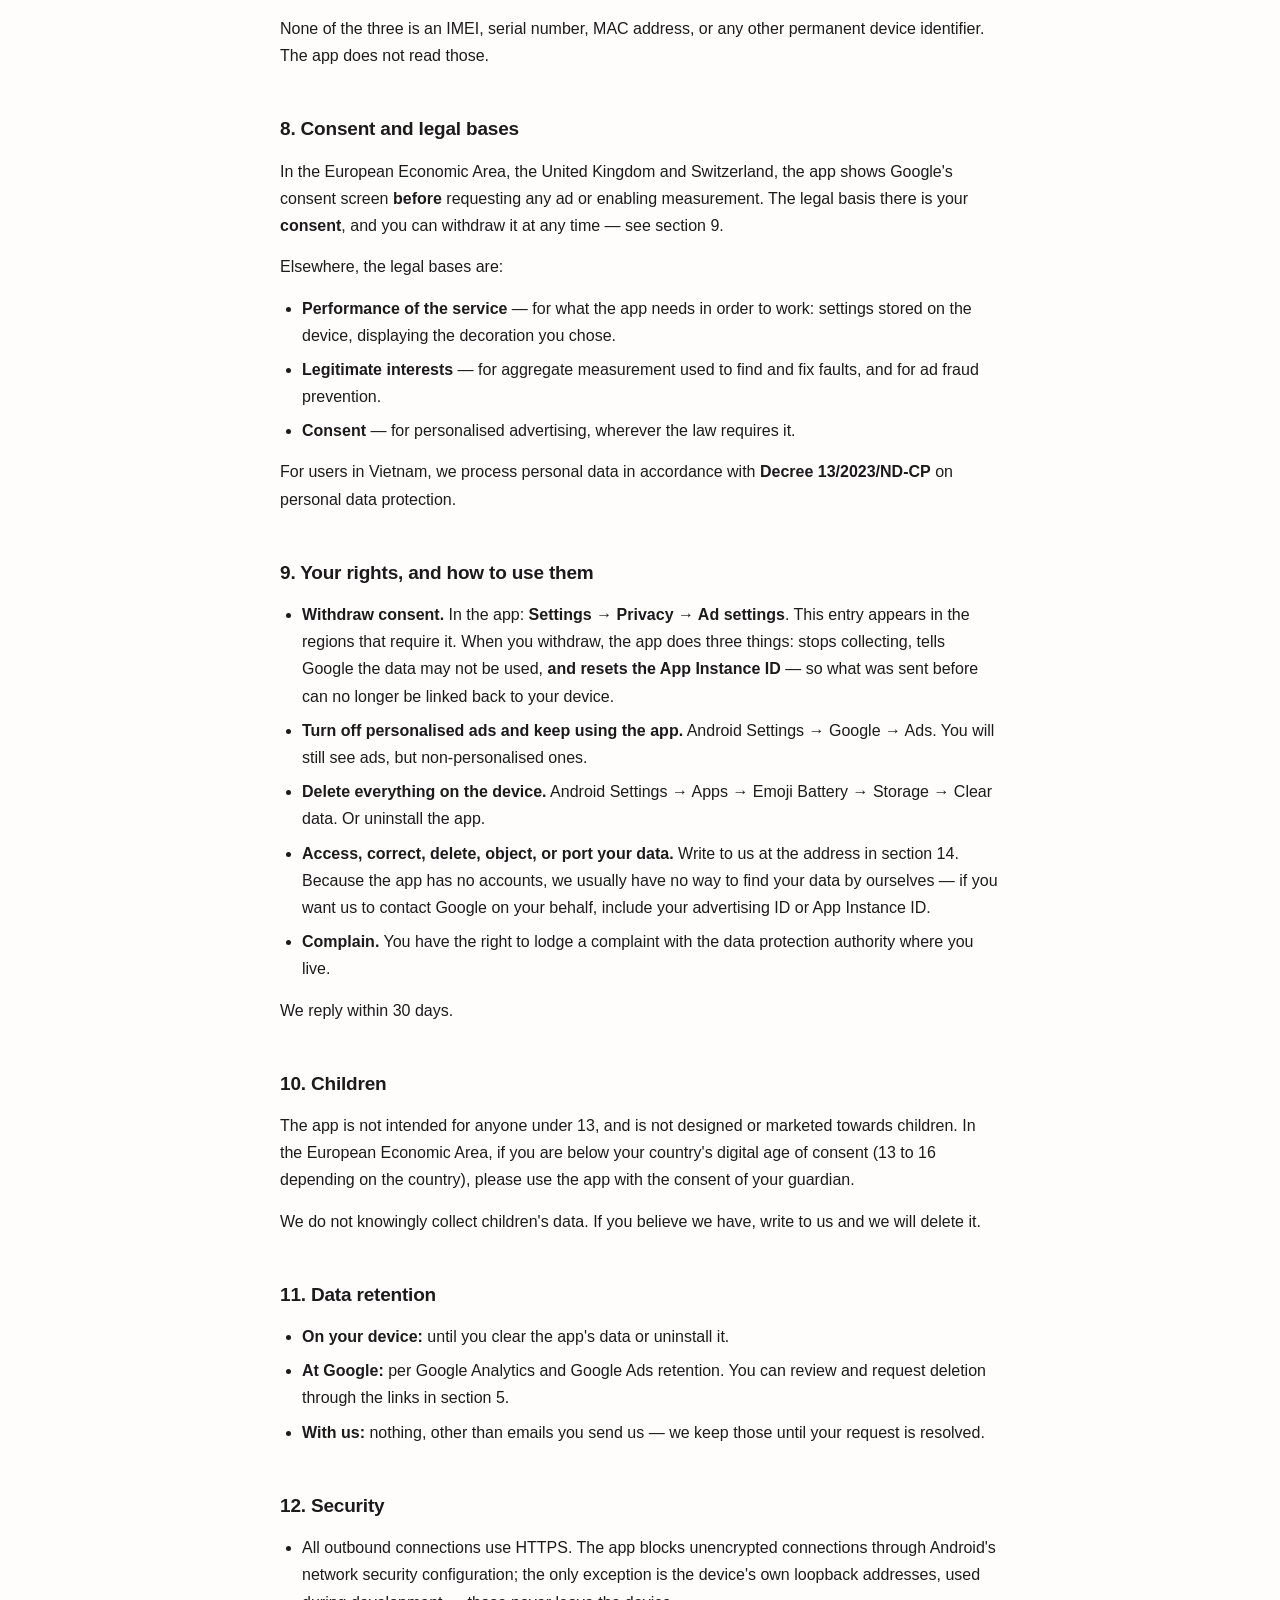
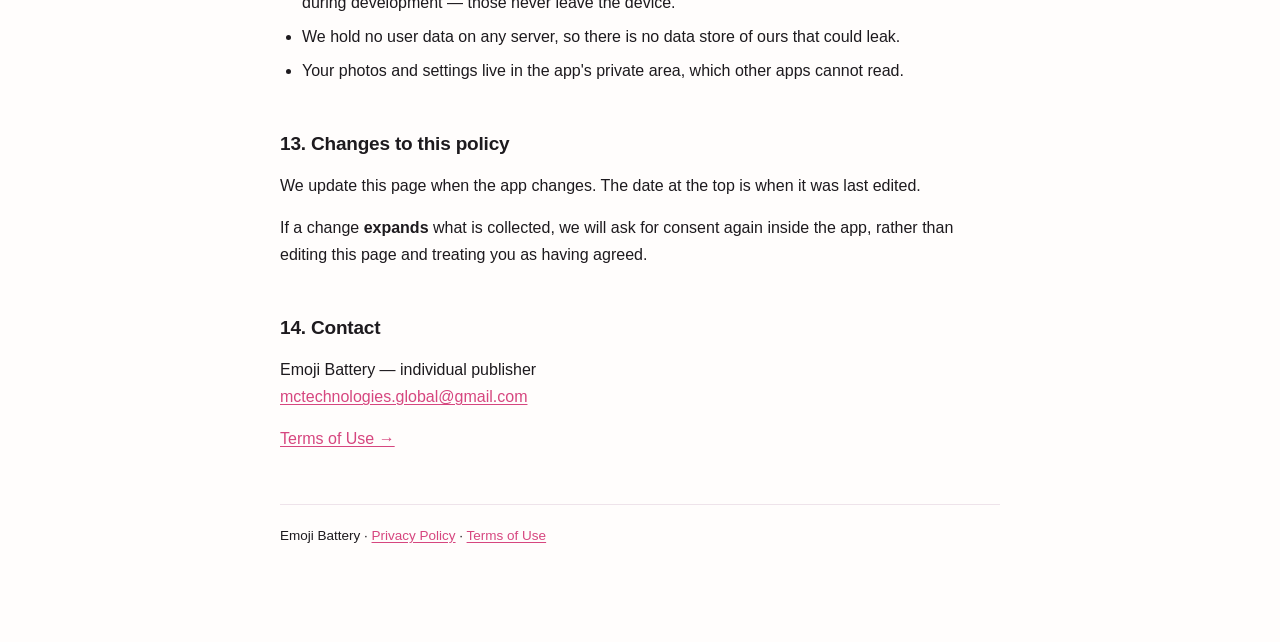
==== commit c48b22ca: "change name remove Maker" ====
--- a/privacy.html
+++ b/privacy.html
@@ -3,8 +3,8 @@
 <head>
 <meta charset="utf-8">
 <meta name="viewport" content="width=device-width, initial-scale=1">
-<title>Chính sách bảo mật — Emoji Battery Maker</title>
-<meta name="description" content="Chính sách bảo mật của ứng dụng Emoji Battery Maker.">
+<title>Chính sách bảo mật — Emoji Battery</title>
+<meta name="description" content="Chính sách bảo mật của ứng dụng Emoji Battery.">
 <link rel="stylesheet" href="legal.css">
 <script>
   // Dat lop truoc khi ve, de khong nhay mot nhip tieng Viet roi moi doi sang tieng Anh.
@@ -28,7 +28,7 @@
 
 <header>
   <h1>Chính sách bảo mật</h1>
-  <p class="sub">Emoji Battery Maker · Cập nhật lần cuối: 9 tháng 9, 2026</p>
+  <p class="sub">Emoji Battery · Cập nhật lần cuối: 9 tháng 9, 2026</p>
 </header>
 
 <div class="lede">
@@ -37,7 +37,7 @@
   <p>Thiết lập và ảnh của bạn nằm trên máy bạn. Chỉ có hai nơi nhận dữ liệu: Google (quảng cáo và đo lường, sau khi bạn đồng ý), và máy chủ nội dung của chúng tôi — nơi này chỉ nhận một yêu cầu khi bạn tự bấm nút cập nhật.</p>
 </div>
 
-<p><strong>Bên chịu trách nhiệm dữ liệu:</strong> cá nhân phát hành ứng dụng Emoji Battery Maker.
+<p><strong>Bên chịu trách nhiệm dữ liệu:</strong> cá nhân phát hành ứng dụng Emoji Battery.
 Liên hệ: <a href="mailto:mctechnologies.global@gmail.com">mctechnologies.global@gmail.com</a></p>
 
 <div class="toc">
@@ -76,7 +76,7 @@
 <h3>Tên gói đó được dùng làm gì</h3>
 <p>Nó được so với danh sách "ẩn trang trí khi đang ở trong những ứng dụng này", rồi bỏ đi. Nó không được ghi vào bộ nhớ lâu dài, không vào bản ghi lỗi, và không được gửi ra khỏi máy.</p>
 
-<p>Bạn tắt quyền này bất cứ lúc nào: <strong>Cài đặt → Trợ năng → Emoji Battery Maker</strong>.</p>
+<p>Bạn tắt quyền này bất cứ lúc nào: <strong>Cài đặt → Trợ năng → Emoji Battery</strong>.</p>
 
 <h2 id="local">2. Dữ liệu nằm trên máy bạn</h2>
 
@@ -243,7 +243,7 @@
 <ul>
   <li><strong>Rút đồng thuận.</strong> Trong ứng dụng: <strong>Cài đặt → Quyền riêng tư → Cài đặt quảng cáo</strong>. Hạng mục này hiện ở những vùng cần đến nó. Khi bạn rút, ứng dụng làm ba việc: ngừng thu thập, nói cho Google biết là không được dùng dữ liệu, <strong>và đặt lại App Instance ID</strong> — nên những gì đã gửi trước đó không còn đường nối lại với máy của bạn.</li>
   <li><strong>Tắt quảng cáo cá nhân hoá mà vẫn dùng ứng dụng.</strong> Cài đặt Android → Google → Quảng cáo. Bạn vẫn thấy quảng cáo, nhưng là quảng cáo không cá nhân hoá.</li>
-  <li><strong>Xoá toàn bộ dữ liệu trên máy.</strong> Cài đặt Android → Ứng dụng → Emoji Battery Maker → Bộ nhớ → Xoá dữ liệu. Hoặc gỡ ứng dụng.</li>
+  <li><strong>Xoá toàn bộ dữ liệu trên máy.</strong> Cài đặt Android → Ứng dụng → Emoji Battery → Bộ nhớ → Xoá dữ liệu. Hoặc gỡ ứng dụng.</li>
   <li><strong>Truy cập, sửa, xoá, phản đối, hoặc mang dữ liệu đi.</strong> Viết cho chúng tôi ở địa chỉ tại mục 14. Vì ứng dụng không có tài khoản, thường chúng tôi không có cách nào tự tìm ra dữ liệu của riêng bạn — nếu bạn muốn chúng tôi liên hệ Google thay bạn, hãy kèm advertising ID hoặc App Instance ID của bạn.</li>
   <li><strong>Khiếu nại.</strong> Bạn có quyền khiếu nại với cơ quan bảo vệ dữ liệu tại nơi bạn sinh sống.</li>
 </ul>
@@ -280,7 +280,7 @@
 
 <h2 id="contact">14. Liên hệ</h2>
 
-<p>Emoji Battery Maker — cá nhân phát hành<br>
+<p>Emoji Battery — cá nhân phát hành<br>
 <a href="mailto:mctechnologies.global@gmail.com">mctechnologies.global@gmail.com</a></p>
 
 <p><a href="terms.html">Điều khoản sử dụng →</a></p>
@@ -292,7 +292,7 @@
 
 <header>
   <h1>Privacy Policy</h1>
-  <p class="sub">Emoji Battery Maker · Last updated: 9 September 2026</p>
+  <p class="sub">Emoji Battery · Last updated: 9 September 2026</p>
 </header>
 
 <div class="lede">
@@ -301,7 +301,7 @@
   <p>Your settings and photos stay on your device. Only two parties receive any data: Google (ads and measurement, after you consent), and our content server — which receives a single request only when you tap the update button yourself.</p>
 </div>
 
-<p><strong>Data controller:</strong> the individual publisher of Emoji Battery Maker.
+<p><strong>Data controller:</strong> the individual publisher of Emoji Battery.
 Contact: <a href="mailto:mctechnologies.global@gmail.com">mctechnologies.global@gmail.com</a></p>
 
 <h2>1. The Accessibility permission</h2>
@@ -321,7 +321,7 @@
 <h3>What that package name is used for</h3>
 <p>It is compared against your list of "hide the decoration while I'm in these apps", then discarded. It is not written to persistent storage, not written to logs, and never sent off the device.</p>
 
-<p>You can turn this permission off at any time: <strong>Settings → Accessibility → Emoji Battery Maker</strong>.</p>
+<p>You can turn this permission off at any time: <strong>Settings → Accessibility → Emoji Battery</strong>.</p>
 
 <h2>2. Data that stays on your device</h2>
 
@@ -488,7 +488,7 @@
 <ul>
   <li><strong>Withdraw consent.</strong> In the app: <strong>Settings → Privacy → Ad settings</strong>. This entry appears in the regions that require it. When you withdraw, the app does three things: stops collecting, tells Google the data may not be used, <strong>and resets the App Instance ID</strong> — so what was sent before can no longer be linked back to your device.</li>
   <li><strong>Turn off personalised ads and keep using the app.</strong> Android Settings → Google → Ads. You will still see ads, but non-personalised ones.</li>
-  <li><strong>Delete everything on the device.</strong> Android Settings → Apps → Emoji Battery Maker → Storage → Clear data. Or uninstall the app.</li>
+  <li><strong>Delete everything on the device.</strong> Android Settings → Apps → Emoji Battery → Storage → Clear data. Or uninstall the app.</li>
   <li><strong>Access, correct, delete, object, or port your data.</strong> Write to us at the address in section 14. Because the app has no accounts, we usually have no way to find your data by ourselves — if you want us to contact Google on your behalf, include your advertising ID or App Instance ID.</li>
   <li><strong>Complain.</strong> You have the right to lodge a complaint with the data protection authority where you live.</li>
 </ul>
@@ -525,7 +525,7 @@
 
 <h2>14. Contact</h2>
 
-<p>Emoji Battery Maker — individual publisher<br>
+<p>Emoji Battery — individual publisher<br>
 <a href="mailto:mctechnologies.global@gmail.com">mctechnologies.global@gmail.com</a></p>
 
 <p><a href="terms.html">Terms of Use →</a></p>
@@ -533,8 +533,8 @@
 </div>
 
 <footer>
-  <p data-lang="vi">Emoji Battery Maker · <a href="privacy.html">Chính sách bảo mật</a> · <a href="terms.html">Điều khoản sử dụng</a></p>
-  <p data-lang="en">Emoji Battery Maker · <a href="privacy.html">Privacy Policy</a> · <a href="terms.html">Terms of Use</a></p>
+  <p data-lang="vi">Emoji Battery · <a href="privacy.html">Chính sách bảo mật</a> · <a href="terms.html">Điều khoản sử dụng</a></p>
+  <p data-lang="en">Emoji Battery · <a href="privacy.html">Privacy Policy</a> · <a href="terms.html">Terms of Use</a></p>
 </footer>
 
 </div>
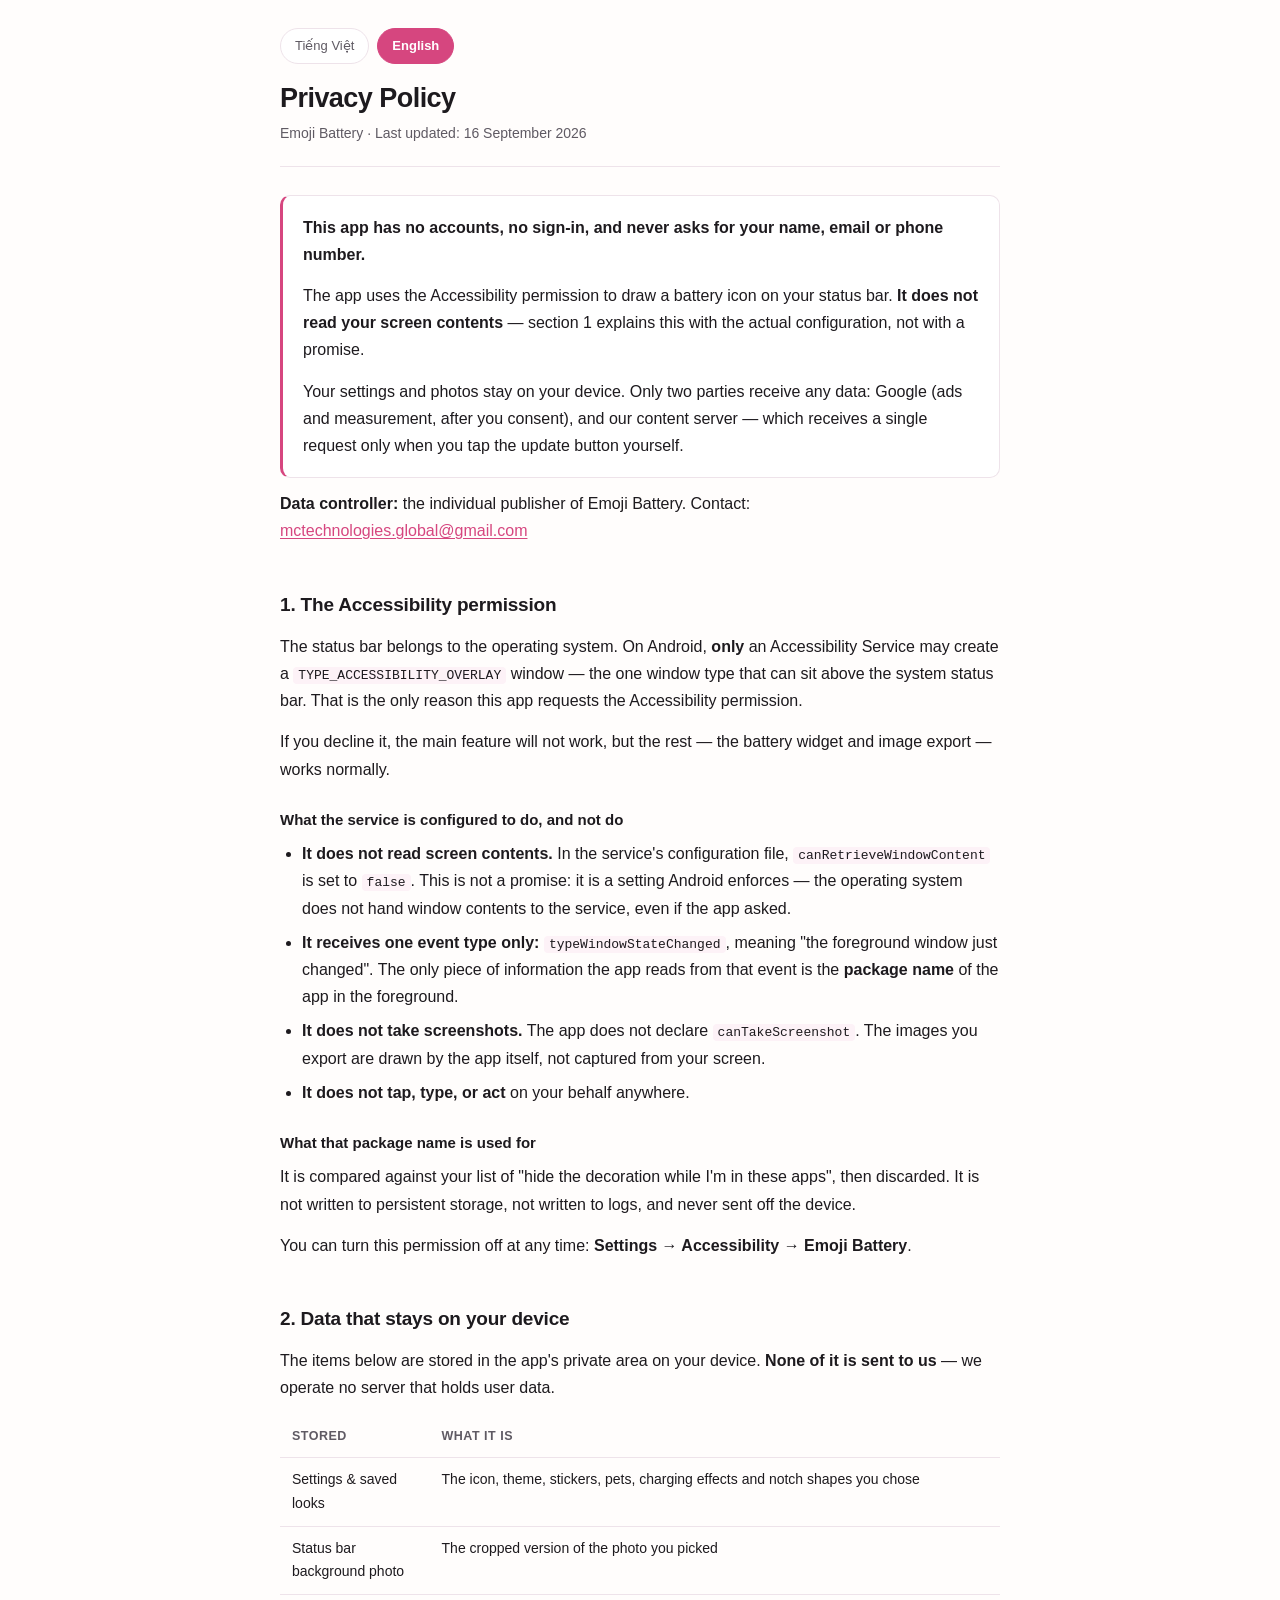
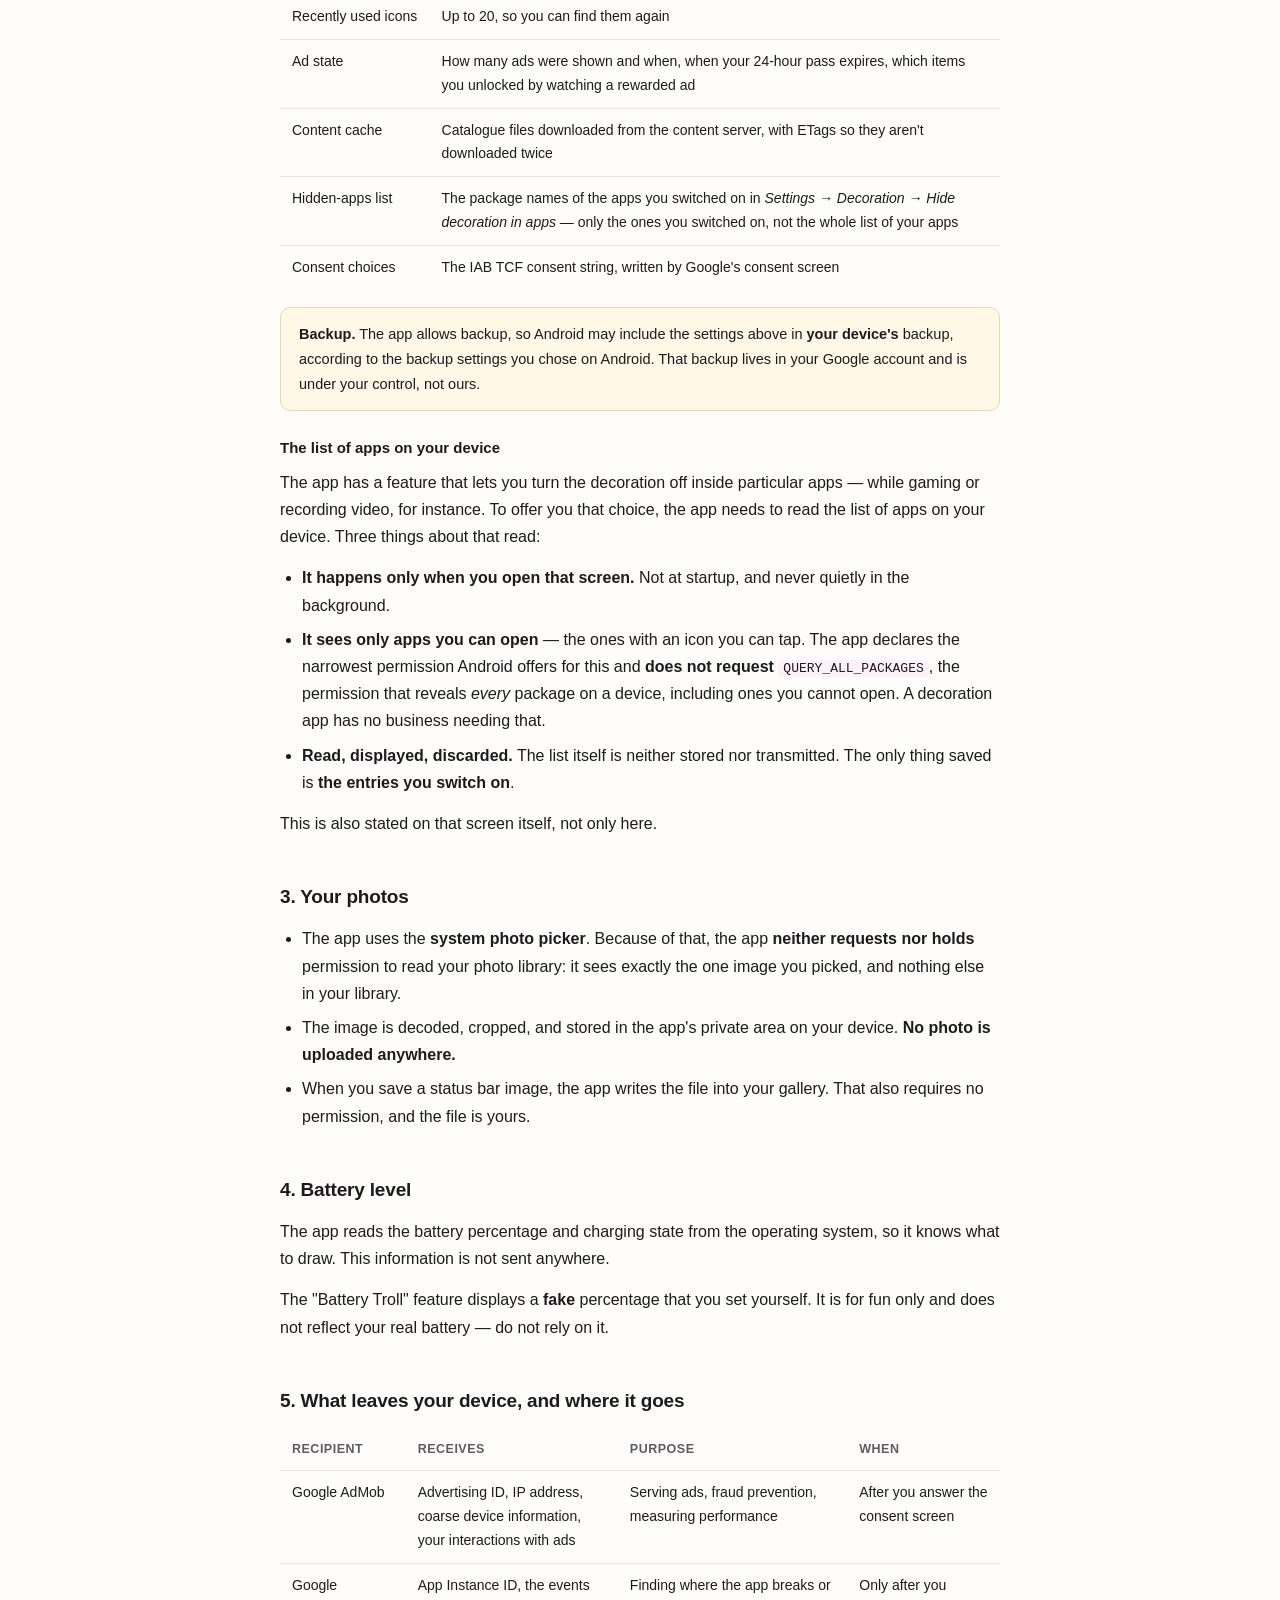
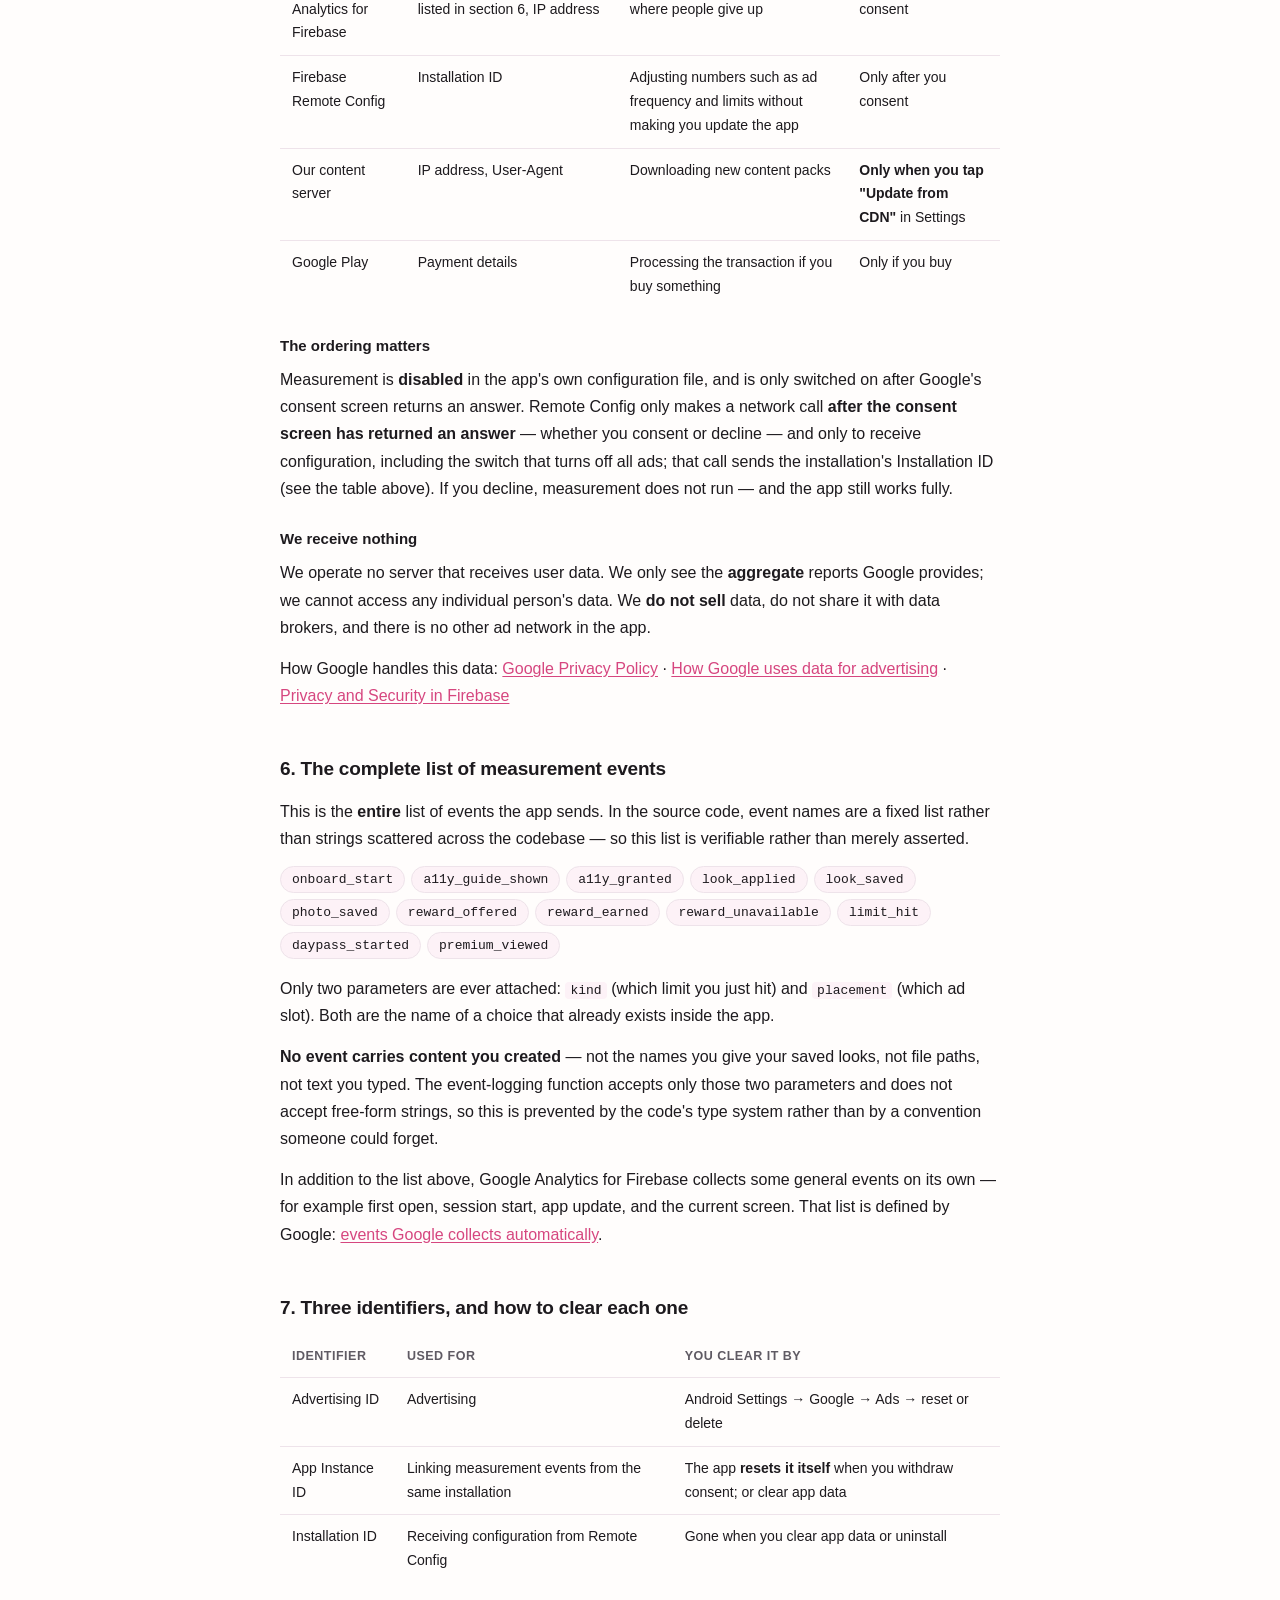
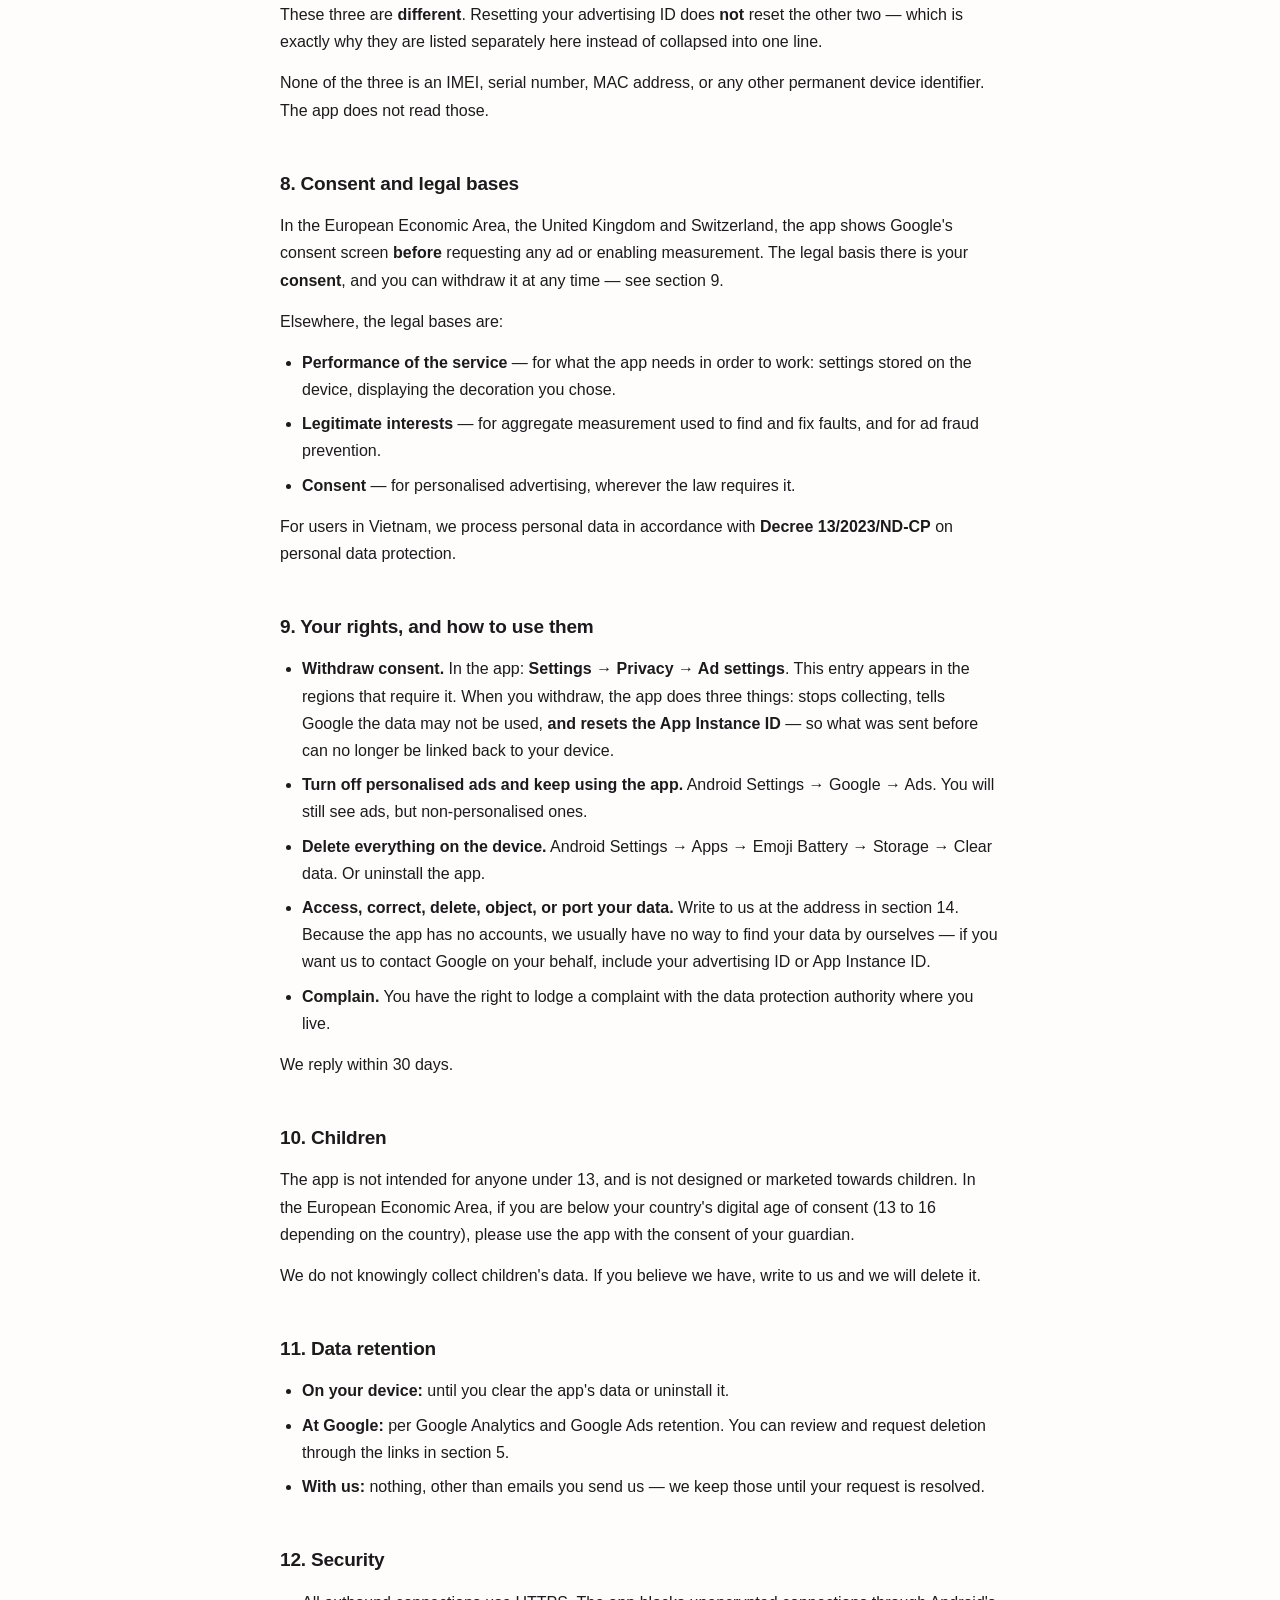
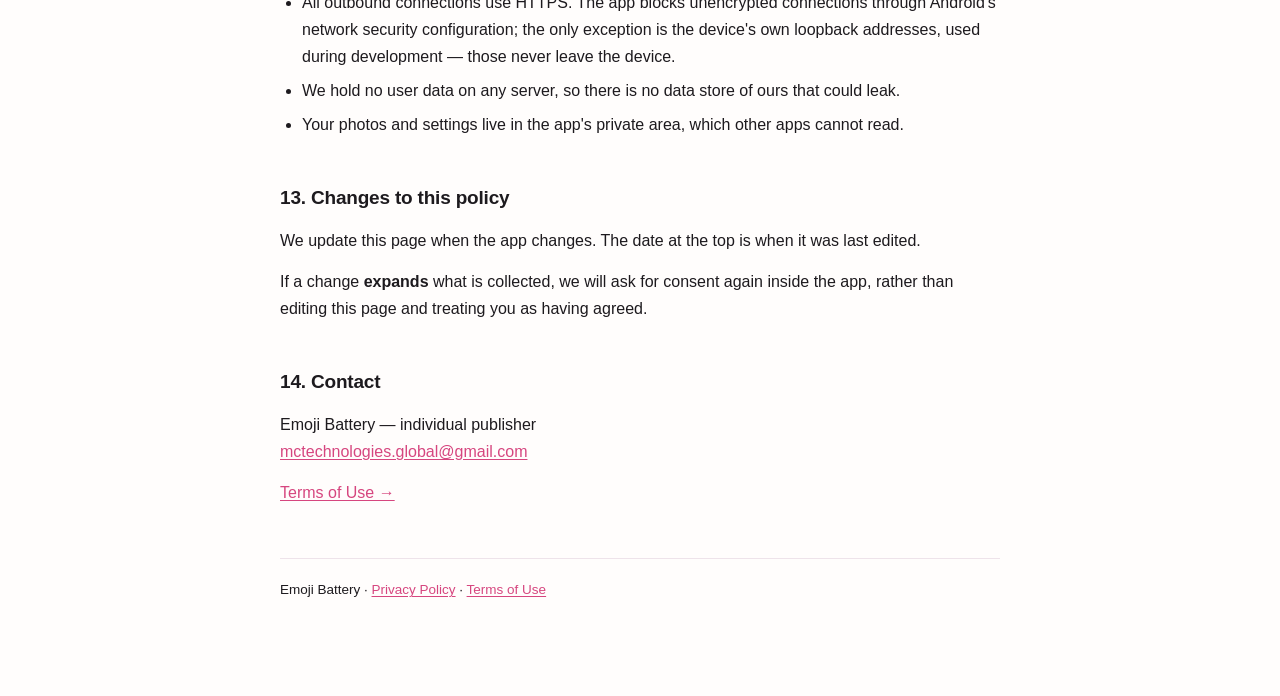
==== commit 34ef175c: "+" ====
--- a/privacy.html
+++ b/privacy.html
@@ -28,7 +28,7 @@
 
 <header>
   <h1>Chính sách bảo mật</h1>
-  <p class="sub">Emoji Battery · Cập nhật lần cuối: 9 tháng 9, 2026</p>
+  <p class="sub">Emoji Battery · Cập nhật lần cuối: 16 tháng 9, 2026</p>
 </header>
 
 <div class="lede">
@@ -168,7 +168,7 @@
 </div>
 
 <h3>Thứ tự — điều này quan trọng</h3>
-<p>Đo lường bị <strong>tắt</strong> ngay trong tệp cấu hình của ứng dụng, và chỉ được bật sau khi màn hình đồng thuận của Google trả về kết quả. Remote Config chỉ gọi mạng khi bạn <strong>đã đồng ý</strong>. Nếu bạn từ chối, cả hai không chạy — và ứng dụng vẫn dùng được đầy đủ, chỉ chạy bằng các giá trị mặc định.</p>
+<p>Đo lường bị <strong>tắt</strong> ngay trong tệp cấu hình của ứng dụng, và chỉ được bật sau khi màn hình đồng thuận của Google trả về kết quả. Remote Config chỉ gọi mạng <strong>sau khi màn hình đồng thuận đã có kết quả</strong> — dù bạn đồng ý hay từ chối — và chỉ để nhận cấu hình, trong đó có công tắc tắt toàn bộ quảng cáo; lần gọi đó gửi Installation ID của bản cài (xem bảng trên). Nếu bạn từ chối, đo lường không chạy — và ứng dụng vẫn dùng được đầy đủ.</p>
 
 <h3>Chúng tôi không nhận gì</h3>
 <p>Chúng tôi không có máy chủ nhận dữ liệu người dùng. Chúng tôi chỉ xem những báo cáo <strong>tổng hợp</strong> mà Google cung cấp — không truy cập được dữ liệu của một người cụ thể. Chúng tôi <strong>không bán</strong> dữ liệu, không chia sẻ với môi giới dữ liệu, và không có mạng quảng cáo nào khác trong ứng dụng.</p>
@@ -292,7 +292,7 @@
 
 <header>
   <h1>Privacy Policy</h1>
-  <p class="sub">Emoji Battery · Last updated: 9 September 2026</p>
+  <p class="sub">Emoji Battery · Last updated: 16 September 2026</p>
 </header>
 
 <div class="lede">
@@ -413,7 +413,7 @@
 </div>
 
 <h3>The ordering matters</h3>
-<p>Measurement is <strong>disabled</strong> in the app's own configuration file, and is only switched on after Google's consent screen returns an answer. Remote Config only makes a network call once you <strong>have consented</strong>. If you decline, neither runs — and the app still works fully, just with its default values.</p>
+<p>Measurement is <strong>disabled</strong> in the app's own configuration file, and is only switched on after Google's consent screen returns an answer. Remote Config only makes a network call <strong>after the consent screen has returned an answer</strong> — whether you consent or decline — and only to receive configuration, including the switch that turns off all ads; that call sends the installation's Installation ID (see the table above). If you decline, measurement does not run — and the app still works fully.</p>
 
 <h3>We receive nothing</h3>
 <p>We operate no server that receives user data. We only see the <strong>aggregate</strong> reports Google provides; we cannot access any individual person's data. We <strong>do not sell</strong> data, do not share it with data brokers, and there is no other ad network in the app.</p>
